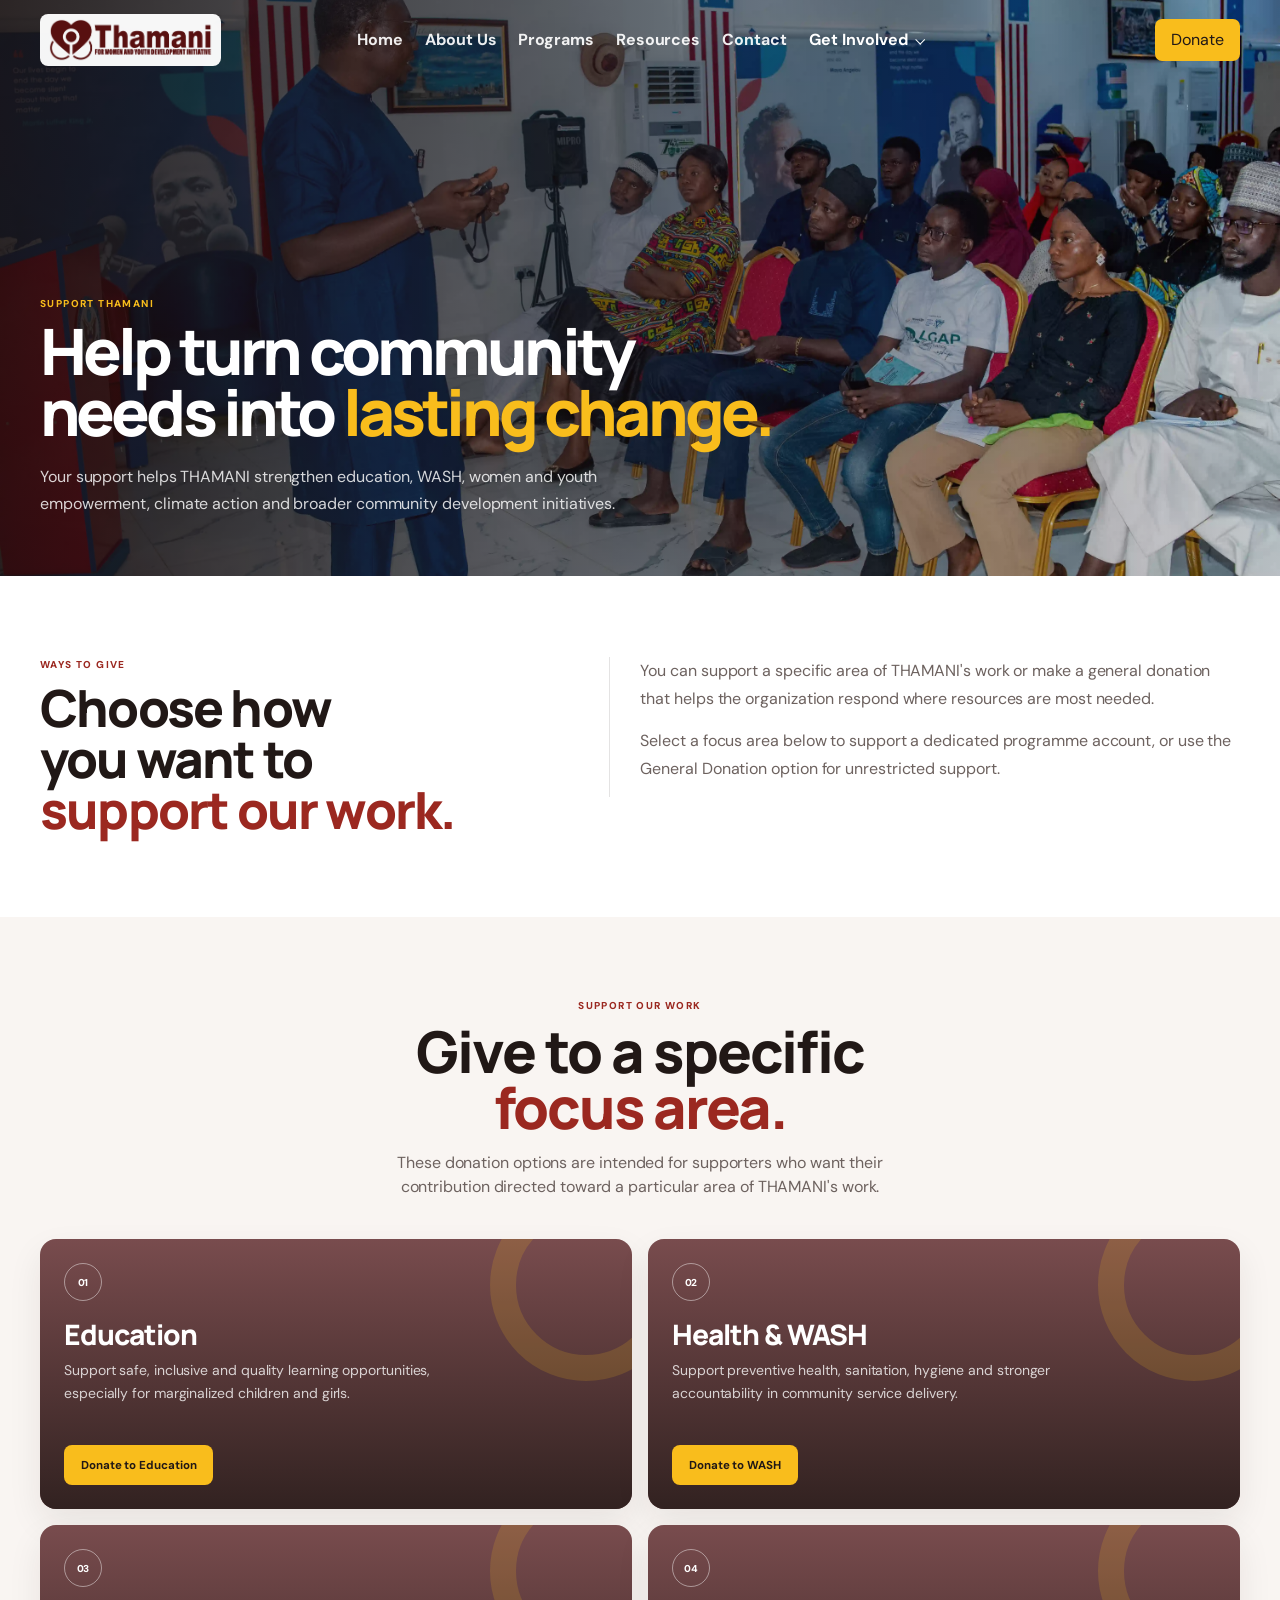
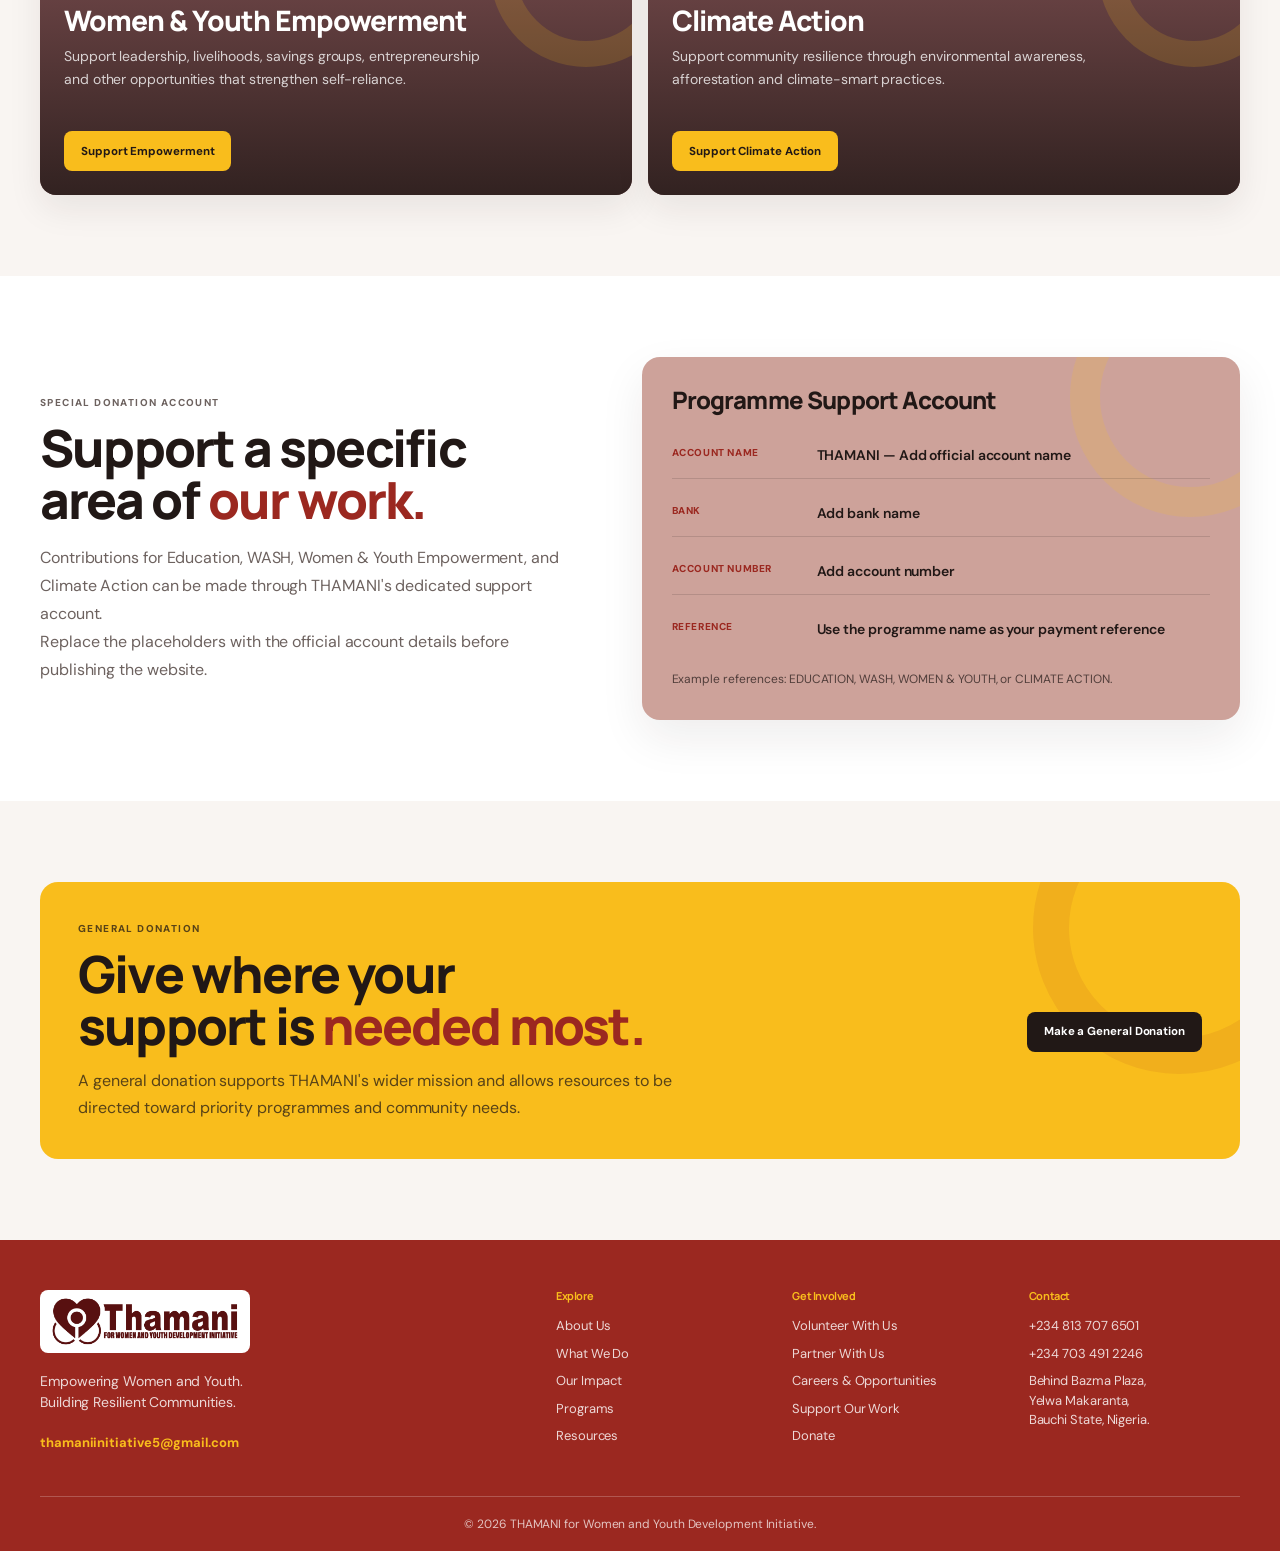
==== donate.html @ 49a1951e "first commit" ====
<!doctype html>

<html lang="en">
  <head>
    <meta charset="utf-8" />
    <meta content="width=device-width, initial-scale=1.0" name="viewport" />
    <meta
      content="Support THAMANI's work in education, WASH, women and youth empowerment, climate action, or make a general donation."
      name="description"
    />
    <title>Donate | THAMANI</title>
    <link href="https://fonts.googleapis.com" rel="preconnect" />
    <link crossorigin="" href="https://fonts.gstatic.com" rel="preconnect" />
    <link
      href="https://fonts.googleapis.com/css2?family=DM+Sans:wght@400;500;600;700&amp;family=Manrope:wght@500;600;700;800&amp;display=swap"
      rel="stylesheet"
    />
    <link href="style.css" rel="stylesheet" />
    <style>
      /* =========================================
       DONATE PAGE
       ========================================= */

      .donate-hero {
        min-height: 66svh;
        position: relative;
        display: grid;
        align-items: end;
        overflow: hidden;
        background: #211816;
        color: #fff;
      }

      .donate-hero-bg {
        position: absolute;
        inset: 0;
        background:
          linear-gradient(
            90deg,
            rgba(25, 14, 12, 0.88),
            rgba(25, 14, 12, 0.55) 48%,
            rgba(25, 14, 12, 0.16)
          ),
          url("/images/hero-home-3.webp") center/cover no-repeat;
      }

      .donate-hero-content {
        position: relative;
        z-index: 1;
        padding: 115px 0 72px;
      }

      .donate-hero-content h1 {
        max-width: 840px;
        font-size: clamp(3rem, 6.2vw, 5.8rem);
        line-height: 0.95;
        letter-spacing: -0.06em;
        margin: 10px 0 20px;
      }

      .donate-hero-content h1 em {
        color: var(--yellow);
        font-style: normal;
      }

      .donate-hero-content > p:last-child {
        max-width: 590px;
        color: rgba(255, 255, 255, 0.82);
        line-height: 1.72;
        font-size: 1rem;
      }

      .donate-intro {
        padding: 90px 0 65px;
        background: #fff;
      }

      .donate-intro-grid {
        display: grid;
        grid-template-columns: 1fr 1.25fr;
        gap: 65px;
        align-items: start;
      }

      .donate-intro h2 {
        font-size: clamp(2.1rem, 4vw, 3.5rem);
        line-height: 1;
        margin: 10px 0 0;
      }

      .donate-intro-copy {
        border-left: 1px solid var(--line);
        padding-left: 30px;
      }

      .donate-intro-copy p {
        color: var(--muted);
        line-height: 1.75;
        margin-bottom: 14px;
        max-width: 650px;
      }

      .support-work {
        padding: 90px 0;
        background: #f9f5f2;
      }

      .support-heading {
        display: flex;
        justify-content: center;
        align-items: center;
        text-align: center;
        gap: 30px;
        margin-bottom: 40px;
        text-align: center;
      }

      .support-heading h2 {
        font-size: clamp(2.2rem, 4.5vw, 4rem);
        line-height: 0.98;
        margin: 10px 0 0;
      }

      .support-heading > p {
        max-width: 400px;
        color: var(--muted);
        line-height: 1.7;
        margin: 0;
      }

      .cause-grid {
        display: grid;
        grid-template-columns: repeat(2, 1fr);
        gap: 16px;
      }

      .cause-card {
        min-height: 320px;
        position: relative;
        overflow: hidden;
        border-radius: 16px;
        padding: 28px;
        display: flex;
        flex-direction: column;
        justify-content: space-between;
        color: #fff;
        background: #7e4f51;
        box-shadow: 0 14px 34px rgba(33, 24, 22, 0.08);
        transition:
          transform 0.3s ease,
          box-shadow 0.3s ease;
        isolation: isolate;
      }

      .cause-card::before {
        content: "";
        position: absolute;
        inset: 0;
        z-index: -2;
        background: linear-gradient(
          180deg,
          rgba(33, 24, 22, 0.06),
          rgba(33, 24, 22, 0.82)
        );
      }

      .cause-card::after {
        content: "";
        position: absolute;
        width: 140px;
        height: 140px;
        right: -50px;
        top: -50px;
        border-radius: 50%;
        border: 26px solid rgba(249, 189, 28, 0.16);
        z-index: -1;
      }

      .cause-card:hover {
        transform: translateY(-7px);
        box-shadow: 0 22px 45px rgba(33, 24, 22, 0.15);
      }

      .cause-image {
        position: absolute;
        inset: 0;
        z-index: -3;
        background-position: center;
        background-size: cover;
      }

      .cause-card:nth-child(1) .cause-image {
        background-image: url("images/h.jpg");
      }

      .cause-card:nth-child(2) .cause-image {
        background-image: url("images/h.jpg");
      }

      .cause-card:nth-child(3) .cause-image {
        background-image: url("images/h.jpg");
      }

      .cause-card:nth-child(4) .cause-image {
        background-image: url("images/8.jpg");
      }

      .cause-number {
        display: inline-flex;
        width: 38px;
        height: 38px;
        align-items: center;
        justify-content: center;
        border: 1px solid rgba(255, 255, 255, 0.45);
        border-radius: 50%;
        font-size: 0.625rem;
        font-weight: 800;
      }

      .cause-card h3 {
        font-size: clamp(1.4rem, 2.2vw, 2rem);
        margin-bottom: 10px;
        color: #fff;
      }

      .cause-card p {
        max-width: 430px;
        color: rgba(255, 255, 255, 0.78);
        line-height: 1.62;
        font-size: 0.875rem;
        margin-bottom: 18px;
      }

      .cause-card .btn {
        align-self: flex-start;
      }

      .donation-account {
        padding: 95px 0;
        background: #fff;
      }

      .account-grid {
        display: grid;
        grid-template-columns: 0.95fr 1.05fr;
        gap: 60px;
        align-items: center;
      }

      .account-copy h2 {
        font-size: clamp(2.1rem, 4vw, 3.6rem);
        line-height: 1.02;
        margin: 10px 0 18px;
      }

      .account-copy p {
        color: var(--muted);
        line-height: 1.75;
        max-width: 550px;
      }

      .account-box {
        background: #cda29a;
        border-radius: 18px;
        padding: 36px;
        position: relative;
        overflow: hidden;
        box-shadow: 0 18px 45px rgba(33, 24, 22, 0.08);
      }

      .account-box::after {
        content: "";
        position: absolute;
        width: 180px;
        height: 180px;
        right: -70px;
        top: -80px;
        border-radius: 50%;
        border: 30px solid rgba(249, 189, 28, 0.16);
      }

      .account-box > * {
        position: relative;
        z-index: 1;
      }

      .account-box h3 {
        font-size: 1.5rem;
        margin-bottom: 20px;
      }

      .account-details {
        display: grid;
        gap: 12px;
      }

      .account-row {
        display: grid;
        grid-template-columns: 130px 1fr;
        gap: 15px;
        padding: 12px 0;
        border-bottom: 1px solid rgba(33, 24, 22, 0.14);
      }

      .account-row:last-child {
        border-bottom: 0;
      }

      .account-row span:first-child {
        font-size: 0.625rem;
        font-weight: 800;
        color: var(--red);
        letter-spacing: 0.06em;
      }

      .account-row span:last-child {
        color: var(--ink);
        font-weight: 600;
        font-size: 0.875rem;
      }

      .account-note {
        margin-top: 18px;
        color: rgba(33, 24, 22, 0.72);
        font-size: 0.75rem;
        line-height: 1.6;
      }

      .general-donation {
        padding: 90px 0;
        background: #f9f5f2;
      }

      .general-box {
        background: var(--yellow);
        border-radius: 18px;
        padding: 52px;
        display: grid;
        grid-template-columns: 1.2fr 0.8fr;
        gap: 50px;
        align-items: center;
        position: relative;
        overflow: hidden;
      }

      .general-box::after {
        content: "";
        position: absolute;
        width: 220px;
        height: 220px;
        right: -85px;
        top: -100px;
        border-radius: 50%;
        border: 36px solid rgba(155, 40, 32, 0.09);
      }

      .general-box > * {
        position: relative;
        z-index: 1;
      }

      .general-box h2 {
        font-size: clamp(2.2rem, 4vw, 3.6rem);
        line-height: 1.02;
        margin: 10px 0 14px;
      }

      .general-box p {
        color: rgba(33, 24, 22, 0.74);
        max-width: 620px;
        line-height: 1.7;
      }

      .general-action {
        display: flex;
        justify-content: flex-end;
      }

      .general-action .btn {
        min-width: 170px;
      }

      @media (max-width: 850px) {
        .donate-hero {
          min-height: 610px;
        }

        .donate-intro,
        .support-work,
        .donation-account,
        .general-donation {
          padding: 70px 0;
        }

        .donate-intro-grid,
        .account-grid,
        .general-box {
          grid-template-columns: 1fr;
          gap: 35px;
        }

        .donate-intro-copy {
          padding-left: 22px;
        }

        .support-heading {
          display: block;
        }

        .support-heading > p {
          margin-top: 18px;
        }

        .cause-grid {
          grid-template-columns: 1fr 1fr;
        }

        .general-action {
          justify-content: flex-start;
        }
      }

      @media (max-width: 600px) {
        .donate-hero-content {
          padding-bottom: 55px;
        }

        .donate-hero-content h1 {
          font-size: clamp(2.7rem, 14vw, 4rem);
        }

        .cause-grid {
          grid-template-columns: 1fr;
        }

        .cause-card {
          min-height: 300px;
        }

        .account-box {
          padding: 28px 22px;
        }

        .account-row {
          grid-template-columns: 1fr;
          gap: 5px;
        }

        .general-box {
          padding: 36px 24px;
        }

        .general-action .btn {
          width: 100%;
        }
      }
    </style>
  </head>
  <body>
    <header class="site-header">
      <div class="container nav-wrap">
        <a
          aria-label="THAMANI home"
          class="brand brand-logo-link"
          href="index.html"
          ><img
            alt="THAMANI for Women and Youth Development Initiative"
            class="brand-logo"
            src="images/thamani-logo.png"
        /></a>
        <button
          aria-expanded="false"
          aria-label="Open navigation"
          class="menu-toggle"
        >
          <span></span><span></span><span></span>
        </button>
        <nav aria-label="Main navigation" class="site-nav">
          <a data-nav="home" href="index.html">Home</a>
          <a data-nav="about" href="who-we-are.html">About Us</a>
          <a data-nav="programmes" href="programmes-2.html">Programs</a
          ><a data-nav="resources" href="resources.html">Resources</a>
          <a data-nav="contact" href="contact.html">Contact</a>
          <div class="nav-dropdown" data-nav="involved">
            <button
              aria-expanded="false"
              class="nav-dropdown-toggle"
              type="button"
            >
              Get Involved
              <span aria-hidden="true" class="dropdown-caret"></span>
            </button>
            <div class="nav-dropdown-menu">
              <a href="volunteer.html#volunteer">Volunteer With Us</a>
              <a href="volunteer.html#partner">Partner With Us</a
              ><a href="careers.html">Careers &amp; Opportunities</a>
              <a href="donate.html#support-work">Support Our Work</a>
              <a href="donate.html#general-donation">Donate</a>
            </div>
          </div>
        </nav>
        <a class="nav-donate header-donate" href="donate.html">Donate</a>
      </div>
    </header>
    <main>
      <section class="donate-hero">
        <div class="donate-hero-bg"></div>
        <div class="container donate-hero-content reveal">
          <p class="eyebrow" style="color: var(--yellow)">SUPPORT THAMANI</p>
          <h1>Help turn community needs into <em>lasting change.</em></h1>
          <p>
            Your support helps THAMANI strengthen education, WASH, women and
            youth empowerment, climate action and broader community development
            initiatives.
          </p>
        </div>
      </section>
      <section class="donate-intro">
        <div class="container donate-intro-grid">
          <div class="reveal">
            <p class="eyebrow">WAYS TO GIVE</p>
            <h2>Choose how you want to <em>support our work.</em></h2>
          </div>
          <div class="donate-intro-copy reveal">
            <p>
              You can support a specific area of THAMANI's work or make a
              general donation that helps the organization respond where
              resources are most needed.
            </p>
            <p>
              Select a focus area below to support a dedicated programme
              account, or use the General Donation option for unrestricted
              support.
            </p>
          </div>
        </div>
      </section>
      <section class="support-work" id="support-work">
        <div class="container">
          <div class="support-heading reveal">
            <div>
              <p class="eyebrow">SUPPORT OUR WORK</p>
              <h2>
                Give to a specific <br />
                <em>focus area.</em>
              </h2>
              <p>
                These donation options are intended for supporters who want
                their <br />
                contribution directed toward a particular area of THAMANI's
                work.
              </p>
            </div>
          </div>
          <div class="cause-grid">
            <article class="cause-card reveal">
              <div class="cause-image"></div>
              <span class="cause-number">01</span>
              <div>
                <h3>Education</h3>
                <p>
                  Support safe, inclusive and quality learning opportunities,
                  especially for marginalized children and girls.
                </p>
                <a class="btn btn-primary" href="#special-account"
                  >Donate to Education</a
                >
              </div>
            </article>
            <article class="cause-card reveal">
              <div class="cause-image"></div>
              <span class="cause-number">02</span>
              <div>
                <h3>Health &amp; WASH</h3>
                <p>
                  Support preventive health, sanitation, hygiene and stronger
                  accountability in community service delivery.
                </p>
                <a class="btn btn-primary" href="#special-account"
                  >Donate to WASH</a
                >
              </div>
            </article>
            <article class="cause-card reveal">
              <div class="cause-image"></div>
              <span class="cause-number">03</span>
              <div>
                <h3>Women &amp; Youth Empowerment</h3>
                <p>
                  Support leadership, livelihoods, savings groups,
                  entrepreneurship and other opportunities that strengthen
                  self-reliance.
                </p>
                <a class="btn btn-primary" href="#special-account"
                  >Support Empowerment</a
                >
              </div>
            </article>
            <article class="cause-card reveal">
              <div class="cause-image"></div>
              <span class="cause-number">04</span>
              <div>
                <h3>Climate Action</h3>
                <p>
                  Support community resilience through environmental awareness,
                  afforestation and climate-smart practices.
                </p>
                <a class="btn btn-primary" href="#special-account"
                  >Support Climate Action</a
                >
              </div>
            </article>
          </div>
        </div>
      </section>
      <section class="donation-account" id="special-account">
        <div class="container account-grid">
          <div class="account-copy reveal">
            <p class="eyebrow">SPECIAL DONATION ACCOUNT</p>
            <h2>Support a specific area of <em>our work.</em></h2>
            <p>
              Contributions for Education, WASH, Women &amp; Youth Empowerment,
              and Climate Action can be made through THAMANI's dedicated support
              account.
            </p>
            <p>
              Replace the placeholders with the official account details before
              publishing the website.
            </p>
          </div>
          <div class="account-box reveal">
            <h3>Programme Support Account</h3>
            <div class="account-details">
              <div class="account-row">
                <span>ACCOUNT NAME</span>
                <span>THAMANI — Add official account name</span>
              </div>
              <div class="account-row">
                <span>BANK</span>
                <span>Add bank name</span>
              </div>
              <div class="account-row">
                <span>ACCOUNT NUMBER</span>
                <span>Add account number</span>
              </div>
              <div class="account-row">
                <span>REFERENCE</span>
                <span>Use the programme name as your payment reference</span>
              </div>
            </div>
            <p class="account-note">
              Example references: EDUCATION, WASH, WOMEN &amp; YOUTH, or CLIMATE
              ACTION.
            </p>
          </div>
        </div>
      </section>
      <section class="general-donation" id="general-donation">
        <div class="container">
          <div class="general-box reveal">
            <div>
              <p class="eyebrow">GENERAL DONATION</p>
              <h2>Give where your support is <em>needed most.</em></h2>
              <p>
                A general donation supports THAMANI's wider mission and allows
                resources to be directed toward priority programmes and
                community needs.
              </p>
            </div>
            <div class="general-action">
              <a class="btn btn-dark" href="contact.html"
                >Make a General Donation</a
              >
            </div>
          </div>
        </div>
      </section>
    </main>
    <footer class="site-footer" id="contact-footer">
      <div class="container footer-top">
        <div class="footer-brand">
          <a class="brand brand-light brand-logo-link" href="index.html"
            ><img
              alt="THAMANI for Women and Youth Development Initiative"
              class="brand-logo"
              src="images/thamani-logo.png"
          /></a>
          <p>
            Empowering Women and Youth.<br />Building Resilient Communities.
          </p>
          <a class="footer-email" href="mailto:thamaniinitiative5@gmail.com"
            >thamaniinitiative5@gmail.com</a
          >
        </div>
        <div class="footer-links">
          <div>
            <h4>Explore</h4>
            <a href="who-we-are.html">About Us</a>
            <a href="index.html#focus">What We Do</a>
            <a href="index.html#impact">Our Impact</a>
            <a href="programmes-2.html">Programs</a
            ><a href="resources.html">Resources</a>
          </div>
          <div>
            <h4>Get Involved</h4>
            <a href="volunteer.html#volunteer">Volunteer With Us</a>
            <a href="volunteer.html#partner">Partner With Us</a
            ><a href="careers.html">Careers &amp; Opportunities</a>
            <a href="donate.html#support-work">Support Our Work</a>
            <a href="donate.html#general-donation">Donate</a>
          </div>
          <div>
            <h4>Contact</h4>
            <a href="tel:08137076501">+234 813 707 6501</a>
            <a href="tel:+2347034912246">+234 703 491 2246</a>
            <span
              >Behind Bazma Plaza,<br />Yelwa Makaranta,<br />Bauchi State,
              Nigeria.</span
            >
          </div>
        </div>
      </div>
      <div class="container footer-bottom">
        <span
          >© <span id="year"></span> THAMANI for Women and Youth Development
          Initiative.</span
        >
      </div>
    </footer>
    <script src="script.js"></script>
  </body>
</html>
---- style.css ----
/* THAMANI master stylesheet — consolidated */

:root {
  --cream: #F9F5F2;
  --red: #9B2820;
  --yellow: #F9BD1C;
  --white: #fff;
  --ink: #211816;
  --muted: #6D625F;
  --line: rgba(33,24,22,.12);
  --container: 1280px;
  --radius: 18px;
  --shadow: 0 12px 35px rgba(44,28,24,.09);
  --cream-deep: #F3ECE7;
  --red-soft: #B23A31;
  --page-gutter: 40px;
}

* {
  box-sizing: border-box;
  margin: 0;
  padding: 0;
}

html {
  scroll-behavior: smooth;
}

body {
  font-family: "DM Sans",sans-serif;
  background: var(--cream);
  color: var(--ink);
  line-height: 1.5;
  overflow-x: hidden;
  font-size: 16px;
  letter-spacing: -0.005em;
}

body.menu-open {
  overflow: hidden;
}

h1,h2,h3,h4 {
  font-family: "Manrope",sans-serif;
  line-height: 1.08;
  letter-spacing: -.035em;
}

h1 {
  font-size: clamp(2.5rem,4.8vw,4.8rem);
  font-weight: 800;
  letter-spacing: -0.055em;
}

h2 {
  font-size: clamp(1.85rem,3.1vw,3.1rem);
}

h3 {
  font-size: clamp(1.08rem,1.5vw,1.45rem);
}

h2 em {
  color: var(--red);
  font-style: normal;
}

p {
  color: var(--muted);
}

a {
  color: inherit;
  text-decoration: none;
}

.container {
  width: min(var(--container),calc(100% - (var(--page-gutter) * 2))) !important;
  margin-inline: auto;
}

.section {
  padding: clamp(76px, 9vh, 108px) 0;
  min-height: auto;
  display: flex;
  align-items: center;
}

.eyebrow {
  color: var(--red);
  font-size: .625rem;
  font-weight: 800;
  letter-spacing: .14em;
  text-transform: uppercase;
  margin-bottom: 10px;
}

.btn {
  display: inline-flex;
  align-items: center;
  justify-content: center;
  gap: 9px;
  min-height: 40px;
  padding: 0 18px;
  border-radius: 8px;
  border: 1px solid transparent;
  font-size: .72rem;
  font-weight: 700;
  transition: .22s ease;
  cursor: pointer;
  padding-inline: 16px;
  margin-top: 23px;
}

.btn-primary {
  background: var(--yellow);
  color: var(--ink);
}

.btn-primary:hover {
  transform: translateY(-2px);
}

.btn-light {
  background: var(--white);
  color: var(--ink);
}

.btn-light:hover,.btn-outline:hover {
  background: var(--yellow);
  border-color: var(--yellow);
}

.btn-dark {
  background: var(--ink);
  color: var(--white);
}

.btn-dark:hover {
  background: var(--red);
}

.btn-outline {
  border-color: var(--ink);
  background: transparent;
}

.text-link {
  display: inline-flex;
  gap: 9px;
  margin-top: 20px;
  font-size: .875rem;
  font-weight: 700;
  border-bottom: 1px solid var(--ink);
  padding-bottom: 4px;
}

.text-link span {
  color: var(--red);
}

.site-header {
  position: fixed;
  inset: 0 0 auto;
  z-index: 1000;
  padding: 14px 0;
  transition: .25s;
  color: #fff;
}

.site-header.scrolled {
  background: rgba(249,245,242,.97);
  backdrop-filter: blur(12px);
  box-shadow: 0 5px 22px rgba(33,24,22,.06);
  border-bottom: 1px solid rgba(33,24,22,.08);
}

.site-header.scrolled a {
  color: black;
}

.nav-wrap {
  display: flex;
  align-items: center;
  justify-content: space-between;
}

.brand {
  display: inline-flex;
  align-items: center;
  gap: 9px;
  font-weight: 800;
}

.brand-mark {
  width: 33px;
  height: 33px;
  display: grid;
  place-items: center;
  border-radius: 50%;
  background: var(--yellow);
  font-family: "Manrope";
  font-size: .85rem;
}

.brand-name {
  font-family: "Manrope";
  font-size: .82rem;
  letter-spacing: .05em;
}

.site-nav {
  display: flex;
  align-items: center;
  gap: 22px;
}

.site-nav a {
  font-size: 16px;
  font-weight: 700;
}

.site-nav a:not(.nav-donate):hover,.site-nav a.active {
  color: var(--red);
}

.nav-donate {
  background: var(--yellow) !important;
  color: var(--ink) !important;
  padding: 9px 16px;
  border-radius: 7px;
}

.nav-donate:hover {
  background: var(--red) !important;
  color: #fff !important;
}

.menu-toggle {
  display: none;
  width: 42px;
  height: 42px;
  border: 0;
  border-radius: 8px;
  background: var(--yellow);
  cursor: pointer;
}

.menu-toggle span {
  display: block;
  width: 19px;
  height: 2px;
  background: var(--ink);
  margin: 4px auto;
}

.hero {
  position: relative;
  min-height: 86svh;
  display: flex;
  align-items: center;
  overflow: hidden;
  color: #fff;
  max-height: 850px;
}

.hero-image,.hero-overlay {
  position: absolute;
  inset: 0;
}

.hero-image {
  background: url("https://images.unsplash.com/photo-1489493585363-d69421e0edd3?auto=format&fit=crop&w=1800&q=85") center/cover;
}

.hero-overlay {
  background: linear-gradient(90deg,
      rgba(25,14,12,.84) 0%,
      rgba(25,14,12,.61) 35%,
      rgba(25,14,12,.22) 70%,
      rgba(25,14,12,.05) 100%);
}

.hero-content {
  position: relative;
  z-index: 1;
  padding-top: 50px;
  max-width: 900px;
}

.hero-eyebrow {
  color: var(--yellow);
  font-size: .625rem;
}

.hero h1 {
  max-width: 820px;
  line-height: .98;
}

.hero h1 span {
  color: var(--yellow);
}

.hero-copy {
  color: rgba(255,255,255,.84);
  max-width: 500px;
  margin: 16px 0 21px;
  font-size: 1rem;
  line-height: 1.65;
}

.hero-actions {
  display: flex;
  gap: 10px;
  flex-wrap: wrap;
}

.hero-scroll {
  position: absolute;
  right: 38px;
  bottom: 22px;
  z-index: 1;
  font-size: .62rem;
  text-transform: uppercase;
  letter-spacing: .12em;
  color: rgba(255,255,255,.72);
}

.hero-scroll span {
  color: var(--yellow);
  margin-left: 7px;
}

.intro {
  background: #fff;
  position: relative;
}

.intro-grid {
  width: 100%;
  display: grid;
  grid-template-columns: 1fr 1fr;
  gap: 65px;
  align-items: center;
  padding-left: 40px;
  padding-right: 40px;
}

.intro-heading h2 {
  max-width: 620px;
}

.intro-copy {
  max-width: 520px;
  padding-left: 0;
  border-left: 0;
}

.intro-copy .lead {
  color: var(--ink);
  font-size: 1rem;
  margin-bottom: 13px;
}

.intro-copy p:not(.lead) {
  font-size: 1rem;
}

.focus-section {
  background: var(--cream);
  padding-left: 20px;
  padding-right: 20px;
}

.section-heading.split {
  width: 100%;
  display: flex;
  justify-content: center;
  gap: 50px;
  align-items: center;
  margin-bottom: 38px;
  text-align: center;
}

.section-heading.split>p {
  max-width: 390px;
  font-size: 1rem;
}

.focus-grid {
  width: 100%;
  display: grid;
  grid-template-columns: repeat(6,1fr);
  gap: 10px;
}

.focus-card {
  min-height: 235px;
  padding: 20px;
  background: #fff;
  border-radius: 15px;
  display: flex;
  flex-direction: column;
  justify-content: space-between;
  border: 1px solid var(--line);
  transition: .25s;
  position: relative;
  overflow: hidden;
}

.focus-card:hover {
  transform: translateY(-5px);
  box-shadow: var(--shadow);
}

.focus-card-large {
  grid-column: span 2;
  min-height: 260px;
  background: var(--red);
  color: #fff;
}

.focus-card:nth-child(2),.focus-card:nth-child(3),.focus-card:nth-child(4) {
  grid-column: span 2;
}

.focus-card-accent {
  grid-column: 3/span 2;
  background: var(--yellow);
}

.focus-number {
  font-size: .625rem;
  font-weight: 800;
  opacity: .62;
}

.focus-card h3 {
  font-size: 1.15rem;
  max-width: 245px;
}

.focus-card p {
  font-size: .875rem;
  margin: 10px 0 15px;
  max-width: 300px;
  line-height: 1.6;
}

.focus-card-large p {
  color: rgba(255,255,255,.75);
}

.focus-card a {
  font-size: .75rem;
  font-weight: 800;
}

.focus-card a span {
  color: var(--red);
}

.focus-card-large a span {
  color: var(--yellow);
}

.impact-section {
  background: var(--red);
  color: #fff;
  padding: clamp(70px,9vh,100px) 0;
  min-height: 70svh;
  display: flex;
  align-items: center;
  padding-left: 40px;
  padding-right: 40px;
  position: relative;
  overflow: hidden;
  padding-top: clamp(76px, 9vh, 104px);
  padding-bottom: clamp(76px, 9vh, 104px);
}

.impact-wrap {
  width: 100%;
  display: grid;
  grid-template-columns: .85fr 1.15fr;
  gap: 70px;
  align-items: center;
  position: relative;
  z-index: 1;
}

.impact-intro .eyebrow {
  color: var(--yellow);
}

.impact-intro h2 {
  color: #fff;
}

.impact-intro h2 em {
  color: var(--yellow);
}

.impact-intro>p:last-child {
  color: rgba(255,255,255,.74);
  max-width: 420px;
  margin-top: 19px;
  font-size: 1rem;
}

.stats-grid {
  display: grid;
  grid-template-columns: repeat(2,1fr);
  gap: 1px;
  background: rgba(255,255,255,.18);
  border-radius: 14px;
  overflow: hidden;
}

.stat {
  background: var(--red);
  padding: 22px;
  min-height: 138px;
  transition: background .25s ease;
}

.stat strong {
  display: block;
  color: var(--yellow);
  font-family: "Manrope";
  font-size: clamp(2.5rem,4vw,4.1rem);
  line-height: 1;
}

.stat span {
  display: block;
  margin-top: 10px;
  color: rgba(255,255,255,.8);
  font-size: .875rem;
  max-width: 175px;
}

.programmes {
  background: #fff;
  padding-right: 20px;
  padding-left: 20px;
}

.programme-grid {
  width: 100%;
  display: grid;
  grid-template-columns: repeat(4,1fr);
  gap: 12px;
}

.programme-card {
  min-height: 310px;
  position: relative;
  overflow: hidden;
  border-radius: 15px;
  color: #fff;
  background-position: center;
  background-size: cover;
  cursor: pointer;
  transition: transform .35s cubic-bezier(.2,.75,.25,1),box-shadow .35s ease,filter .35s ease;
}

.programme-card:before {
  content: "";
  position: absolute;
  inset: 0;
  background: linear-gradient(transparent 20%,rgba(0,0,0,.86));
}

.programme-one {
  background-image: url("/images/YouthCopee.webp");
}

.programme-two {
  background-image: url("/images/YouthCare.webp");
}

.programme-three {
  background-image: url("/images/Scale.webp");
}

.programme-four {
  background-image: url("/images/HerVoice.webp");
}

.programme-content {
  position: absolute;
  inset: auto 19px 19px;
  z-index: 1;
}

.tag {
  font-size: .625rem;
  letter-spacing: .1em;
  font-weight: 800;
  color: var(--yellow);
}

.programme-content h3 {
  font-size: 1.3rem;
  margin: 6px 0;
}

.programme-content p {
  color: rgba(255,255,255,.77);
  font-size: .875rem;
  margin-bottom: 13px;
  max-width: 255px;
  line-height: 1.55;
}

.programme-content a {
  font-size: .75rem;
  font-weight: 800;
}

.programme-content a span {
  color: var(--yellow);
}

.story-section {
  background: var(--cream);
}

.story-grid {
  width: 100%;
  display: grid;
  grid-template-columns: 1fr 1fr;
  gap: 72px;
  align-items: center;
  padding-left: 40px;
  padding-right: 40px;
}

.story-image {
  min-height: 500px;
  border-radius: var(--radius);
  background: linear-gradient(rgba(155,40,32,.08),rgba(155,40,32,.08)),url("https://images.unsplash.com/photo-1594708767771-a7502209ff51?auto=format&fit=crop&w=1100&q=85") center/cover;
  position: relative;
}

.story-copy {
  max-width: 520px;
}

.story-copy>p:not(.eyebrow) {
  font-size: 1rem;
  margin-top: 15px;
}

.story-copy .btn {
  margin-top: 22px;
}

.partners {
  background: #fff;
  text-align: center;
  padding-bottom: 90px;
}

.partners-heading h2 {
  max-width: 560px;
  margin: auto;
}

.partner-list {
  display: grid;
  grid-template-columns: repeat(6,1fr);
  margin-top: 32px;
  border-top: 0;
  border-bottom: 0;
}

.partner-list span {
  min-height: 65px;
  display: grid;
  place-items: center;
  padding: 15px;
  border-right: 1px solid var(--line);
  font-family: "Manrope";
  font-weight: 700;
  font-size: .68rem;
  border-top: 1px solid var(--line);
  border-bottom: 1px solid var(--line);
  color: rgba(33,24,22,.62);
}

.partner-list span:last-child {
  border-right: 0;
}

.cta-section {
  background: #fff;
  padding-top: 24px;
  padding-bottom: 92px;
  padding-left: 40px;
  padding-right: 40px;
}

.cta-box {
  width: 100%;
  background: var(--yellow);
  border-radius: var(--radius);
  padding: 34px 38px;
  display: flex;
  justify-content: space-between;
  align-items: center;
  gap: 40px;
  position: relative;
  overflow: hidden;
}

.cta-box h2 {
  max-width: 590px;
}

.cta-box .eyebrow {
  color: var(--red);
}

.cta-box>div:first-child>p:last-child {
  color: rgba(33,24,22,.72);
  max-width: 590px;
  margin-top: 13px;
  font-size: 1rem;
}

.cta-actions {
  display: flex;
  gap: 8px;
  flex-shrink: 0;
}

.resources {
  background: var(--cream);
  padding-left: 20px;
  padding-right: 20px;
}

.resource-grid {
  width: 100%;
  display: grid;
  grid-template-columns: repeat(3,1fr);
  gap: 12px;
}

.resource-card {
  background: #fff;
  border: 1px solid var(--line);
  border-radius: 15px;
  padding: 23px;
  min-height: 205px;
  display: flex;
  flex-direction: column;
  transition: .25s;
  position: relative;
  overflow: hidden;
}

.resource-card:hover {
  transform: translateY(-4px);
  box-shadow: var(--shadow);
  border-color: rgba(155,40,32,.18);
}

.resource-type {
  font-size: .625rem;
  color: var(--red);
  font-weight: 800;
  letter-spacing: .12em;
}

.resource-card h3 {
  font-size: 1.12rem;
  margin: 23px 0 8px;
}

.resource-card p {
  font-size: .875rem;
}

.resource-card a {
  margin-top: auto;
  font-size: .75rem;
  font-weight: 800;
  color: var(--red);
  margin-top: 10px;
}

.site-footer {
  background: var(--ink);
  color: #fff;
  padding: 65px 0 0;
  padding-top: 50px;
}

.footer-brand p {
  color: rgba(255,255,255,.62);
  margin: 17px 0;
  font-size: .875rem;
}

.footer-email {
  color: var(--yellow);
  font-size: .8125rem;
}

.footer-top {
  display: grid;
  grid-template-columns: 1fr 1.5fr;
  gap: 60px;
  padding-bottom: 42px;
}

.footer-links {
  display: grid;
  grid-template-columns: repeat(3,1fr);
  gap: 25px;
}

.footer-links h4 {
  font-size: .6875rem;
  margin-bottom: 14px;
  color: var(--yellow);
}

.footer-links a,.footer-links span {
  display: block;
  color: rgba(255,255,255,.62);
  font-size: .8125rem;
  margin-bottom: 8px;
}

.footer-links a:hover {
  color: var(--yellow);
}

.footer-bottom {
  border-top: 1px solid rgba(255,255,255,.12);
  padding: 18px 0;
  display: flex;
  justify-content: center;
  color: rgba(255,255,255,.4);
  font-size: .75rem;
}

.reveal {
  opacity: 0;
  transform: translateY(20px);
  transition: opacity .6s ease,transform .6s ease;
}

.reveal.visible {
  opacity: 1;
  transform: none;
}

@media (max-width:1000px) {

  .site-nav {
    gap: 14px;
  }

  .site-nav a {
    font-size: 16px;
  }

  .section {
    min-height: auto;
  }

  .focus-grid {
    grid-template-columns: repeat(2,1fr);
  }

  .focus-card,.focus-card-large,.focus-card:nth-child(2),.focus-card:nth-child(3),.focus-card:nth-child(4),.focus-card-accent {
    grid-column: span 1;
    min-height: 270px;
  }

  .impact-wrap {
    grid-template-columns: 1fr;
    gap: 45px;
  }

  .programme-grid {
    grid-template-columns: repeat(2,1fr);
  }

  .partner-list {
    grid-template-columns: repeat(3,1fr);
  }

  .partner-list span:nth-child(3) {
    border-right: 0;
  }

  .partner-list span:nth-child(-n/**/+3) {
    border-bottom: 1px solid var(--line);
  }

  .cta-box {
    align-items: flex-start;
    flex-direction: column;
  }

  .footer-top {
    grid-template-columns: 1fr;
    gap: 45px;
  }

  :root {
    --page-gutter: 40px;
  }

  .site-nav>a,.nav-dropdown-toggle {
    font-size: 16px !important;
  }

  .hero {
    min-height: 78svh;
  }

  .impact-section {
    min-height: auto;
  }

  .focus-card,.focus-card-large {
    min-height: 225px;
  }

  .programme-card {
    min-height: 300px;
  }

  .about-hero,.programmes-hero,.contact-hero,.donate-hero,.involve-hero {
    min-height: 590px !important;
  }

}

@media (max-width:760px) {

  .container {
    width: calc(100% - 30px) !important;
  }

  .section {
    padding: clamp(76px, 9vh, 108px) 0;
    min-height: auto;
  }

  .site-header {
    padding: 10px 0;
  }

  .menu-toggle {
    display: block;
    position: relative;
    z-index: 1001;
  }

  .site-nav {
    position: fixed;
    inset: 0;
    background: var(--cream);
    flex-direction: column;
    justify-content: flex-start;
    align-items: stretch;
    padding: 80px 24px 30px;
    gap: 2px;
    transform: translateX(100%);
    transition: transform .3s;
    overflow-y: auto;
  }

  .site-nav.open {
    transform: translateX(0);
  }

  .site-nav a {
    font-size: 16px;
    padding: 13px 0;
    border-bottom: 1px solid var(--line);
    color: black;
  }

  .site-nav .nav-donate {
    text-align: center;
    border: 0;
    margin-top: 14px;
    background: var(--red) !important;
    color: #fff !important;
  }

  .hero {
    min-height: 650px;
    max-height: none;
  }

  .hero-content {
    padding-top: 65px;
  }

  .hero-overlay {
    background: linear-gradient(90deg,rgba(22,13,11,.82),rgba(22,13,11,.32));
  }

  .hero h1 {
    font-size: clamp(2.35rem,11vw,3.5rem);
  }

  .hero-copy {
    font-size: 1rem;
    margin: 17px 0 21px;
  }

  .hero-scroll {
    display: none;
  }

  .intro-grid,.story-grid {
    grid-template-columns: 1fr;
    gap: 34px;
  }

  .section-heading.split {
    flex-direction: column;
    align-items: flex-start;
    gap: 15px;
    margin-bottom: 30px;
    text-align: left;
  }

  .section-heading.split>p {
    font-size: 1rem;
  }

  .focus-grid {
    grid-template-columns: 1fr;
  }

  .focus-card,.focus-card-large,.focus-card:nth-child(2),.focus-card:nth-child(3),.focus-card:nth-child(4),.focus-card-accent {
    grid-column: span 1;
    min-height: 245px;
  }

  .impact-section {
    min-height: auto;
  }

  .stats-grid {
    grid-template-columns: 1fr 1fr;
  }

  .stat {
    padding: 22px 17px;
    min-height: 140px;
  }

  .stat strong {
    font-size: 2.8rem;
  }

  .stat span {
    font-size: .875rem;
  }

  .programme-grid {
    grid-template-columns: 1fr;
  }

  .programme-card {
    min-height: 320px;
  }

  .story-image {
    min-height: 360px;
    order: 2;
  }

  .partner-list {
    grid-template-columns: 1fr 1fr;
    margin-top: 35px;
  }

  .partner-list span {
    min-height: 70px;
    border-right: 1px solid var(--line) !important;
    border-bottom: 1px solid var(--line);
  }

  .partner-list span:nth-child(even) {
    border-right: 0 !important;
  }

  .cta-box {
    padding: 28px 22px;
  }

  .cta-actions {
    width: 100%;
    flex-direction: column;
  }

  .cta-actions .btn {
    width: 100%;
  }

  .resource-grid {
    grid-template-columns: 1fr;
  }

  .resource-card {
    min-height: 220px;
  }

  .footer-links {
    grid-template-columns: 1fr 1fr;
  }

  .footer-links>div:last-child {
    grid-column: 1/-1;
  }

  .footer-bottom {
    flex-direction: column;
    gap: 6px;
  }

  :root {
    --page-gutter: 15px;
  }

  body {
    font-size: 16px;
  }

  h2 {
    font-size: clamp(1.75rem,8vw,2.55rem);
  }

  .site-header .brand {
    color: #fff;
  }

  .site-header.scrolled .brand {
    color: var(--ink);
  }

  .site-nav>a,.nav-dropdown-toggle {
    width: 100%;
    font-size: 16px !important;
    color: var(--ink) !important;
    padding: 13px 0;
    border-bottom: 1px solid var(--line);
    text-align: left;
  }

  .site-nav>a.active {
    color: var(--red) !important;
  }

  .nav-dropdown {
    display: block;
    width: 100%;
  }

  .nav-dropdown-toggle {
    justify-content: space-between;
  }

  .nav-dropdown-menu {
    position: static;
    min-width: 0;
    width: 100%;
    padding: 0 0 0 14px;
    background: transparent;
    border: 0;
    border-radius: 0;
    box-shadow: none;
    opacity: 1;
    visibility: visible;
    transform: none;
    display: none;
  }

  .nav-dropdown.open .nav-dropdown-menu {
    display: block;
    transform: none;
  }

  .nav-dropdown:hover .nav-dropdown-menu:not(:focus-within) {
    transform: none;
  }

  .nav-dropdown-menu a {
    padding: 10px 0;
    color: var(--muted) !important;
    border-bottom: 1px solid var(--line);
    border-radius: 0;
    font-size: .8125rem;
  }

  .intro-image,.intro-image img,.story-section .intro-image,.story-section .intro-image img {
    min-height: 320px;
  }

  .focus-card,.focus-card-large {
    min-height: 215px;
  }

  .about-hero,.programmes-hero,.contact-hero,.donate-hero,.involve-hero {
    min-height: 560px !important;
    max-height: none;
  }

  .about-hero-content h1,.programmes-hero-content h1,.contact-hero-content h1,.donate-hero-content h1,.involve-hero-content h1 {
    font-size: clamp(2.45rem,12vw,3.8rem) !important;
  }

  .about-intro-image,.about-intro-image img,.story-page-image,.story-page-image img,.programme-feature-image {
    min-height: 320px !important;
  }

  .programme-list .programme-card,.programme-list .programme-card-wide {
    min-height: 330px !important;
  }

  .footer-top {
    gap: 38px;
    padding-bottom: 36px;
  }

}

@media (max-width:430px) {

  .hero {
    min-height: 620px;
  }

  .hero h1 {
    font-size: 2.45rem;
  }

  .hero-actions {
    flex-direction: column;
    align-items: stretch;
  }

  .hero-actions .btn {
    width: 100%;
    min-height: 42px;
  }

  .stats-grid {
    grid-template-columns: 1fr;
  }

  .stat {
    min-height: 125px;
  }

  .footer-links {
    grid-template-columns: 1fr;
  }

  .footer-links>div:last-child {
    grid-column: auto;
  }

  .contact-form-wrap,.engagement-card,.account-box {
    padding: 22px 18px !important;
  }

}

h1, h2, h3, h4 {
  text-wrap: balance;
}

h2, h3 {
  font-weight: 800;
}

.nav-donate-in {
  display: none;
}

.hero-slideshow {
  position: absolute;
  inset: 0;
  overflow: hidden;
  background: #211816;
  transition: transform 1.2s ease;
}

.hero-slide {
  position: absolute;
  inset: 0;
  background-position: center;
  background-size: cover;
  background-repeat: no-repeat;
  opacity: 0;
  transform: scale(1.04);
  animation: heroSlideShow 48s infinite;
}

.hero-slide-1 {
  background-image: url("images/hero-home-1.webp");
  animation-delay: 0s;
}

.hero-slide-2 {
  background-image: url("images/hero-home-2.webp");
  animation-delay: 6s;
}

.hero-slide-3 {
  background-image: url("images/hero-home-3.webp");
  animation-delay: 12s;
}

.hero-slide-4 {
  background-image: url("images/hero-home-4.webp");
  animation-delay: 18s;
}

.hero-slide-5 {
  background-image: url("images/hero-home-5.webp");
  animation-delay: 24s;
}

.hero-slide-6 {
  background-image: url("images/hero-home-6.webp");
  animation-delay: 30s;
}

.hero-slide-7 {
  background-image: url("images/hero-home-7.webp");
  animation-delay: 36s;
}

.hero-slide-8 {
  background-image: url("images/hero-home-8.webp");
  animation-delay: 42s;
}

@keyframes heroSlideShow {
0% {
    opacity: 0;
    transform: scale(1.04);
  }

  4% {
    opacity: 1;
  }

  12.5% {
    opacity: 1;
    transform: scale(1);
  }

  16.5% {
    opacity: 0;
    transform: scale(1);
  }

  100% {
    opacity: 0;
    transform: scale(1.04);
  }
}

@media (prefers-reduced-motion: reduce) {

  .hero-slide {
    animation: none;
  }

  .hero-slide-1 {
    opacity: 1;
  }

  html {
    scroll-behavior: auto;
  }

  *,
  *::before,
  *::after {
    transition-duration: .01ms !important;
    animation-duration: .01ms !important;
  }

}

.hero:hover .hero-slideshow {
  transform: scale(1.01);
}

.hero-actions .btn {
  min-height: 46px;
  padding-inline: 20px;
}

.section-heading.split > p {
  line-height: 1.7;
}

.intro::before {
  content: "";
  position: absolute;
  top: 0;
  left: 0;
  width: 82px;
  height: 4px;
  background: var(--yellow);
}

.focus-card::after {
  content: "";
  position: absolute;
  width: 90px;
  height: 90px;
  right: -38px;
  bottom: -38px;
  border-radius: 50%;
  background: rgba(155,40,32,.05);
}

.focus-card-large::after {
  background: rgba(249,189,28,.13);
}

.focus-card-accent::after {
  background: rgba(155,40,32,.09);
}

.impact-section::after {
  content: "THAMANI";
  position: absolute;
  right: -35px;
  bottom: -75px;
  font-family: "Manrope", sans-serif;
  font-size: clamp(6rem, 17vw, 15rem);
  font-weight: 800;
  letter-spacing: -.08em;
  color: rgba(255,255,255,.045);
  pointer-events: none;
}

.stat:hover {
  background: #721D18;
}

.programme-card::after {
  content: "";
  position: absolute;
  inset: 0;
  border: 1px solid rgba(255,255,255,.14);
  border-radius: inherit;
  pointer-events: none;
}

.story-image::after {
  content: "STORIES";
  position: absolute;
  left: 20px;
  bottom: 18px;
  color: rgba(255,255,255,.75);
  font-size: .58rem;
  font-weight: 800;
  letter-spacing: .15em;
}

.story-copy h2 {
  max-width: 540px;
}

.cta-box::after {
  content: "";
  position: absolute;
  width: 210px;
  height: 210px;
  right: -80px;
  top: -100px;
  border-radius: 50%;
  border: 34px solid rgba(155,40,32,.08);
}

.cta-box > * {
  position: relative;
  z-index: 1;
}

.resource-card::before {
  content: "";
  position: absolute;
  left: 0;
  top: 0;
  bottom: 0;
  width: 0px;
  background: var(--yellow);
}

@media (max-width: 760px) {

  .site-header {
    padding: 11px 0;
  }

  .nav-donate-out {
    display: none;
  }

  .nav-donate-in {
    display: block;
  }

  .hero {
    min-height: 660px;
    max-height: none;
  }

  .hero h1 {
    line-height: 1.01;
    letter-spacing: -.045em;
  }

  .hero-overlay {
    background: linear-gradient(90deg,
          rgba(25,14,12,.84) 0%,
          rgba(25,14,12,.56) 55%,
          rgba(25,14,12,.24) 100%);
  }

  .intro::before {
    width: 55px;
  }

  .intro-copy {
    padding-left: 0;
    padding-top: 20px;
    border-left: 0;
    border-top: 1px solid var(--line);
    max-width: 100%;
  }

  .impact-section {
    padding-left: 0px;
    padding-right: 0px;
  }

  .impact-section::after {
    font-size: 7rem;
    right: -18px;
    bottom: -30px;
  }

  .story-grid {
    gap: 32px;
    padding-left: 0px;
    padding-right: 0px;
  }

  .story-image {
    min-height: 340px;
  }

  .cta-section {
    padding-left: 0px;
    padding-right: 0px;
  }

  .cta-box {
    padding: 34px 24px;
  }

  .cta-box::after {
    width: 150px;
    height: 150px;
    right: -75px;
    top: -70px;
    border-width: 25px;
  }

  .resources {
    padding-left: 0px;
    padding-right: 0px;
  }

  .intro-grid {
    grid-template-columns: 1fr;
    gap: 34px;
    padding-left: 5px;
    padding-right: 5px;
  }

  .intro-image {
    min-height: 360px;
  }

  .intro-image img {
    min-height: 360px;
  }

  .site-nav {
    position: fixed;
    top: 0;
    right: 0;
    bottom: auto;
    left: 0;
    width: 100%;
    height: 100dvh;
    min-height: 100svh;
    max-height: 100dvh;
    padding: calc(78px + env(safe-area-inset-top, 0px))
        24px
        calc(28px + env(safe-area-inset-bottom, 0px));
    justify-content: flex-start;
    align-items: stretch;
    overflow-y: auto;
    overflow-x: hidden;
    overscroll-behavior: contain;
    -webkit-overflow-scrolling: touch;
    scrollbar-gutter: stable;
  }

  .site-nav.open {
    transform: translateX(0);
  }

  .site-nav > :last-child {
    margin-bottom: 18px;
  }

  .menu-toggle {
    position: relative;
    z-index: 1002;
    flex: 0 0 auto;
  }

  .site-header,
  .site-header.scrolled {
    overflow: visible;
  }

  body.menu-open {
    overflow: hidden;
    touch-action: none;
  }

}

.programme-card::before,.programme-card::after {
  transition: background .35s ease,border-color .35s ease;
}

.programme-card:hover,.programme-card:focus-visible {
  transform: translateY(-8px);
  box-shadow: 0 22px 45px rgba(33,24,22,.18);
  filter: saturate(1.05);
  outline: none;
}

.programme-card:hover::before,.programme-card:focus-visible::before {
  background: linear-gradient(transparent 12%,rgba(0,0,0,.92) 100%);
}

.programme-card:hover::after,.programme-card:focus-visible::after {
  border-color: rgba(249,189,28,.65);
}

.programme-card .programme-content {
  transition: transform .35s ease;
}

.programme-card:hover .programme-content,.programme-card:focus-visible .programme-content {
  transform: translateY(-4px);
}

.programme-card .programme-content a {
  display: inline-flex;
  align-items: center;
  gap: 7px;
  transition: gap .25s ease;
}

.programme-card:hover .programme-content a,.programme-card:focus-visible .programme-content a {
  gap: 11px;
}

@media (prefers-reduced-motion:reduce) {

  .hero-slide {
    animation: none;
  }

  .hero-slide-1 {
    opacity: 1;
  }

  .programme-card,.programme-card .programme-content,.programme-card .programme-content a {
    transition: none;
  }

}

.intro-image {
  width: 100%;
  min-height: 410px;
  overflow: hidden;
  border-radius: var(--radius);
  position: relative;
}

.intro-image img {
  display: block;
  width: 100%;
  height: 100%;
  min-height: 410px;
  object-fit: cover;
  object-position: center;
}

.intro-copy h2 {
  max-width: 540px;
}

.site-header .brand,.site-header .site-nav>a,.site-header .nav-dropdown-toggle {
  color: #fff;
}

.site-header .site-nav>a:not(.nav-donate):hover,
.site-header .site-nav>a.active,
.site-header .nav-dropdown.active>.nav-dropdown-toggle {
  color: var(--yellow);
}

.site-header.scrolled .brand,
.site-header.scrolled .site-nav>a,
.site-header.scrolled .nav-dropdown-toggle {
  color: var(--ink);
}

.site-header.scrolled .site-nav>a:not(.nav-donate):hover,
.site-header.scrolled .site-nav>a.active,
.site-header.scrolled .nav-dropdown.active>.nav-dropdown-toggle {
  color: var(--red);
}

.site-nav>a,.nav-dropdown-toggle {
  font-size: 16px !important;
  font-weight: 700;
}

.site-header.scrolled .nav-donate {
  background: var(--red) !important;
  color: #fff !important;
}

.site-header.scrolled .nav-donate:hover {
  background: var(--yellow) !important;
  color: var(--ink) !important;
}

.nav-dropdown {
  position: relative;
  display: flex;
  align-items: center;
}

.nav-dropdown-toggle {
  display: inline-flex;
  align-items: center;
  gap: 5px;
  border: 0;
  background: transparent;
  font-family: inherit;
  cursor: pointer;
  padding: 8px 0;
  transition: color .2s ease;
}

.dropdown-caret {
  font-size: .8rem;
  transition: transform .2s ease;
}

.nav-dropdown.open .dropdown-caret {
  transform: rotate(180deg);
}

.nav-dropdown-menu {
  position: absolute;
  top: calc(100% + 10px);
  left: 50%;
  min-width: 205px;
  padding: 8px;
  background: #fff;
  border: 1px solid var(--line);
  border-radius: 10px;
  box-shadow: 0 18px 45px rgba(33,24,22,.13);
  opacity: 0;
  visibility: hidden;
  transform: translate(-50%,-5px);
  transition: .2s ease;
}

.nav-dropdown-menu::before {
  content: "";
  position: absolute;
  left: 0;
  right: 0;
  top: -12px;
  height: 12px;
}

.nav-dropdown-menu a {
  display: block;
  padding: 10px 11px;
  border-radius: 7px;
  color: var(--ink) !important;
  font-size: .8125rem;
  font-weight: 700;
  white-space: nowrap;
}

.nav-dropdown-menu a:hover {
  background: var(--cream);
  color: var(--red) !important;
}

.nav-dropdown:hover .nav-dropdown-menu,.nav-dropdown:focus-within .nav-dropdown-menu,.nav-dropdown.open .nav-dropdown-menu {
  opacity: 1;
  visibility: visible;
  transform: translate(-50%,0);
}

.intro-grid,.story-grid {
  padding-left: 0 !important;
  padding-right: 0 !important;
  gap: clamp(38px,5vw,65px);
}

.intro-image,.intro-image img {
  min-height: 380px;
}

.focus-section,.programmes,.resources,.impact-section,.cta-section {
  padding-left: 0 !important;
  padding-right: 0 !important;
}

.story-section .intro-image,.story-section .intro-image img {
  min-height: 390px;
}

.about-hero,.programmes-hero,.contact-hero,.donate-hero,.involve-hero {
  min-height: 64svh !important;
  max-height: 720px;
}

.about-hero-content,.programmes-hero-content,.contact-hero-content,.donate-hero-content,.involve-hero-content {
  padding-top: 100px !important;
  padding-bottom: 58px !important;
}

.about-hero-content h1,.programmes-hero-content h1,.contact-hero-content h1,.donate-hero-content h1,.involve-hero-content h1 {
  font-size: clamp(2.6rem,5vw,4.7rem) !important;
  max-width: 800px;
}

.about-intro,.story-page,.vision-mission,.values-section,.about-cta,
.programmes-intro,.programme-list,.programme-feature,.programme-cta,
.contact-main,.contact-support,.donate-intro,.support-work,.donation-account,.general-donation,
.involve-intro,.engagement-section,.why-section,.involve-cta {
  padding-top: clamp(76px,9vh,104px) !important;
  padding-bottom: clamp(76px,9vh,104px) !important;
}

.about-intro-image,.about-intro-image img,.story-page-image,.story-page-image img {
  min-height: 390px !important;
}

.vm-card {
  min-height: 220px !important;
  padding: 30px !important;
}

.vm-card h3 {
  font-size: clamp(1.25rem,1.8vw,1.65rem) !important;
}

.value-card {
  min-height: 170px !important;
  padding: 23px !important;
}

.value-card h3 {
  margin-top: 20px !important;
  font-size: 1.05rem !important;
}

.programme-cards {
  gap: 14px !important;
}

.programme-list .programme-card {
  min-height: 300px !important;
  padding: 24px !important;
}

.programme-list .programme-card-wide {
  min-height: 300px !important;
}

.programme-feature-image {
  min-height: 390px !important;
}

.feature-result {
  padding: 15px !important;
}

.contact-form-wrap {
  padding: 30px !important;
}

.contact-card {
  padding: 18px !important;
}

.contact-map {
  padding-bottom: 68px !important;
}

.map-placeholder {
  min-height: 270px !important;
}

.cause-card {
  min-height: 270px !important;
  padding: 24px !important;
}

.account-box {
  padding: 30px !important;
}

.general-box {
  padding: 38px !important;
}

.engagement-card {
  padding: 28px !important;
}

.why-card {
  min-height: 170px !important;
  padding: 22px !important;
}

@supports not (height: 100dvh) {

  @media (max-width: 760px) {

    .site-nav {
      height: 100vh;
      max-height: 100vh;
    }

  }

}

/* =========================================================
   PARTNER LOGO GRID
   ========================================================= */
.partner-logo-grid{display:grid;grid-template-columns:repeat(5,minmax(0,1fr));gap:12px;margin-top:34px;border:0}
.partner-logo-card{min-height:105px;padding:16px;display:flex;align-items:center;justify-content:center;background:#fff;border:1px solid var(--line);border-radius:12px;overflow:hidden;transition:transform .25s ease,box-shadow .25s ease,border-color .25s ease}
.partner-logo-card:hover{transform:translateY(-4px);border-color:rgba(155,40,32,.18);box-shadow:0 12px 28px rgba(33,24,22,.07)}
.partner-logo-card img{display:block;width:100%;height:68px;object-fit:contain;object-position:center}
.partner-logo-card:nth-child(4) img,.partner-logo-card:nth-child(5) img{height:58px}
.partner-logo-card:nth-child(8) img{height:78px}
@media(max-width:1000px){.partner-logo-grid{grid-template-columns:repeat(3,minmax(0,1fr))}}
@media(max-width:650px){.partner-logo-grid{grid-template-columns:repeat(2,minmax(0,1fr));gap:10px;margin-top:28px}.partner-logo-card{min-height:95px;padding:14px}.partner-logo-card img{height:60px}}
@media(max-width:380px){.partner-logo-grid{grid-template-columns:1fr}.partner-logo-card{min-height:100px}}


/* =========================================================
   FINAL SITE REFINEMENTS — AUGUST 2026
   ========================================================= */

/* 1. Slightly taller Home hero without making it full viewport */
.hero {
  min-height: 91svh;
  max-height: 930px;
}

/* 2. Center desktop navigation within the header */
@media (min-width: 761px) {
  .nav-wrap {
    display: grid;
    grid-template-columns: 1fr auto 1fr;
    align-items: center;
    column-gap: 24px;
  }

  .nav-wrap > .brand {
    justify-self: start;
  }

  .site-nav {
    justify-self: center;
  }

  .nav-wrap > .menu-toggle {
    justify-self: end;
  }

  /* Donate is inside the nav in the consolidated project */
  .site-nav {
    display: flex;
    align-items: center;
    justify-content: center;
  }
}

/* 3. Cleaner Get Involved dropdown chevron */
.nav-dropdown-toggle {
  display: inline-flex;
  align-items: center;
  justify-content: center;
  gap: 8px;
  line-height: 1;
}

.dropdown-caret {
  width: 7px;
  height: 7px;
  display: inline-block;
  border-right: 1.8px solid currentColor;
  border-bottom: 1.8px solid currentColor;
  transform: rotate(45deg) translateY(-1px);
  transform-origin: center;
  transition: transform .22s ease;
  flex: 0 0 auto;
}

.nav-dropdown.open .dropdown-caret,
.nav-dropdown:hover .dropdown-caret {
  transform: rotate(225deg) translate(-1px,-1px);
}

/* Keep dropdown button colors readable before and after scrolling */
.site-header:not(.scrolled) .nav-dropdown-toggle {
  color: #fff;
}

.site-header.scrolled .nav-dropdown-toggle {
  color: var(--ink);
}

.site-header:not(.scrolled) .site-nav > a:not(.nav-donate) {
  color: rgba(255,255,255,.92);
}

.site-header:not(.scrolled) .site-nav > a:not(.nav-donate):hover,
.site-header:not(.scrolled) .site-nav > a.active {
  color: var(--yellow);
}

.site-header.scrolled .site-nav > a:not(.nav-donate) {
  color: var(--ink);
}

.site-header.scrolled .site-nav > a:not(.nav-donate):hover,
.site-header.scrolled .site-nav > a.active {
  color: var(--red);
}

/* 4. Reduce Home focus card height */
.focus-card {
  min-height: 205px;
  padding: 18px;
}

.focus-card-large {
  min-height: 225px;
}

.focus-card h3 {
  font-size: 1.08rem;
}

.focus-card p {
  font-size: .875rem;
  margin: 8px 0 12px;
}

.focus-grid {
  gap: 10px;
}

/* 5. Give headings more breathing room before body copy */
main h2 + p {
  margin-top: 16px;
}

main h3 + p {
  margin-top: 9px;
}

.section-heading h2 {
  margin-bottom: 10px;
}

.intro-copy h2,
.story-copy h2,
.impact-intro h2,
.partners-heading h2,
.cta-box h2 {
  margin-bottom: 12px;
}

/* Avoid double spacing where a section already uses custom paragraph margins */
.intro-copy .lead {
  margin-top: 0;
}

.story-copy > p:not(.eyebrow) {
  margin-top: 13px;
}

/* 6. Warm branded footer across every page */
.site-footer {
  background: #7E4F51;
  color: #fff;
}

.site-footer .brand-name,
.site-footer .brand {
  color: #fff;
}

.footer-brand p {
  color: rgba(255,255,255,.80);
}

.footer-email {
  color: var(--yellow);
}

.footer-links h4 {
  color: var(--yellow);
}

.footer-links a,
.footer-links span {
  color: rgba(255,255,255,.80);
}

.footer-links a:hover {
  color: #fff;
}

.footer-bottom {
  border-top-color: rgba(255,255,255,.20);
  color: rgba(255,255,255,.68);
}

/* Tablet adjustments */
@media (max-width: 1000px) and (min-width: 761px) {
  .hero {
    min-height: 85svh;
    max-height: 860px;
  }

  .focus-card,
  .focus-card-large,
  .focus-card:nth-child(2),
  .focus-card:nth-child(3),
  .focus-card:nth-child(4),
  .focus-card-accent {
    min-height: 205px;
  }

  .site-nav {
    gap: 14px;
  }

  .site-nav a,
  .nav-dropdown-toggle {
    font-size: .63rem;
  }
}

/* Mobile nav keeps its own full-screen layout */
@media (max-width: 760px) {
  .hero {
    min-height: 690px;
    max-height: none;
  }

  .nav-wrap {
    display: flex;
    align-items: center;
    justify-content: space-between;
  }

  .site-header:not(.scrolled) .site-nav > a:not(.nav-donate),
  .site-header.scrolled .site-nav > a:not(.nav-donate),
  .site-header:not(.scrolled) .nav-dropdown-toggle,
  .site-header.scrolled .nav-dropdown-toggle {
    color: var(--ink);
  }

  .nav-dropdown-toggle {
    justify-content: space-between;
    width: 100%;
  }

  .dropdown-caret {
    width: 8px;
    height: 8px;
  }

  .focus-card,
  .focus-card-large,
  .focus-card:nth-child(2),
  .focus-card:nth-child(3),
  .focus-card:nth-child(4),
  .focus-card-accent {
    min-height: 215px;
  }
}


/* =========================================================
   HEADER LAYOUT FIX — CENTER NAV, DONATE RIGHT
   ========================================================= */

@media (min-width: 761px) {
  .nav-wrap {
    display: grid;
    grid-template-columns: 1fr auto 1fr;
    align-items: center;
    column-gap: 24px;
  }

  .nav-wrap > .brand {
    justify-self: start;
  }

  .site-nav {
    justify-self: center;
    display: flex;
    align-items: center;
    justify-content: center;
    gap: 22px;
  }

  .header-donate {
    justify-self: end;
  }
}

/* Keep the right-side donate button out of the mobile header;
   it remains available inside the mobile navigation/dropdown flow. */
@media (max-width: 760px) {
  .nav-wrap {
    display: flex;
    align-items: center;
    justify-content: space-between;
  }

  .header-donate {
    display: none;
  }
}

/* FOOTER BRAND COLOR UPDATE */
.site-footer{
  background:#9B2820;
  color:#fff;
}
.site-footer .brand,
.site-footer .brand-name{
  color:#fff;
}
.footer-brand p{
  color:rgba(255,255,255,.82);
}
.footer-email{
  color:#F9BD1C;
  font-weight:700;
}
.footer-links h4{
  color:#F9BD1C;
}
.footer-links a,
.footer-links span{
  color:rgba(255,255,255,.82);
}
.footer-links a:hover{
  color:#fff;
}
.footer-bottom{
  border-top:1px solid rgba(255,255,255,.22);
  color:rgba(255,255,255,.72);
}
.footer-bottom span,
.footer-bottom p{
  color:rgba(255,255,255,.72);
}


/* =========================================================
   NAV DONATE DUPLICATE FIX
   ========================================================= */

/* Never show any Donate link accidentally left inside the centered nav */
.site-nav .nav-donate,
.site-nav a[href="donate.html"] {
  display: none !important;
}

/* The one intended desktop/tablet Donate button */
.header-donate {
  display: inline-flex;
  align-items: center;
  justify-content: center;
}

/* Desktop / tablet: one button on the far right */
@media (min-width: 761px) {
  .header-donate {
    justify-self: end;
  }
}

/* Mobile: hide the separate right-side button to keep the header uncluttered */
@media (max-width: 760px) {
  .header-donate {
    display: none !important;
  }
}


/* =========================================================
   NAVIGATION TYPOGRAPHY — 16PX
   ========================================================= */
.site-nav > a,
.nav-dropdown-toggle,
.header-donate {
  font-size: 16px !important;
}

@media (max-width: 1000px) {
  .site-nav > a,
  .nav-dropdown-toggle,
  .header-donate {
    font-size: 16px !important;
  }
}

@media (max-width: 760px) {
  .site-nav > a,
  .nav-dropdown-toggle {
    font-size: 16px !important;
  }

  .nav-dropdown-menu a {
    font-size: 14px !important;
  }
}



/* =========================================================
   SECTION SPACING — MORE BREATHING ROOM
   ========================================================= */

/* Home page sections */
.section {
  padding-top: clamp(76px, 9vh, 108px);
  padding-bottom: clamp(76px, 9vh, 108px);
}

.impact-section {
  padding-top: clamp(76px, 9vh, 104px);
  padding-bottom: clamp(76px, 9vh, 104px);
}

.partners {
  padding-top: clamp(76px, 9vh, 104px);
  padding-bottom: clamp(76px, 9vh, 104px);
}

.cta-section {
  padding-top: 28px;
  padding-bottom: 96px;
}

.resources {
  padding-top: clamp(76px, 9vh, 104px);
  padding-bottom: clamp(76px, 9vh, 104px);
}

/* Inner pages */
.about-intro,
.story-page,
.vision-mission,
.values-section,
.about-cta,
.programmes-intro,
.programme-list,
.programme-feature,
.programme-cta,
.contact-main,
.contact-support,
.donate-intro,
.support-work,
.donation-account,
.general-donation,
.involve-intro,
.engagement-section,
.why-section,
.involve-cta {
  padding-top: clamp(76px, 9vh, 104px) !important;
  padding-bottom: clamp(76px, 9vh, 104px) !important;
}

/* Tablet: still airy, but controlled */
@media (max-width: 1000px) {
  .section,
  .partners,
  .resources,
  .impact-section {
    padding-top: 76px;
    padding-bottom: 76px;
  }

  .about-intro,
  .story-page,
  .vision-mission,
  .values-section,
  .about-cta,
  .programmes-intro,
  .programme-list,
  .programme-feature,
  .programme-cta,
  .contact-main,
  .contact-support,
  .donate-intro,
  .support-work,
  .donation-account,
  .general-donation,
  .involve-intro,
  .engagement-section,
  .why-section,
  .involve-cta {
    padding-top: 76px !important;
    padding-bottom: 76px !important;
  }

  .cta-section {
    padding-top: 24px;
    padding-bottom: 82px;
  }
}

/* Mobile: preserve breathing room without excessive scrolling */
@media (max-width: 760px) {
  .section,
  .partners,
  .resources,
  .impact-section {
    padding-top: 62px;
    padding-bottom: 62px;
  }

  .about-intro,
  .story-page,
  .vision-mission,
  .values-section,
  .about-cta,
  .programmes-intro,
  .programme-list,
  .programme-feature,
  .programme-cta,
  .contact-main,
  .contact-support,
  .donate-intro,
  .support-work,
  .donation-account,
  .general-donation,
  .involve-intro,
  .engagement-section,
  .why-section,
  .involve-cta {
    padding-top: 62px !important;
    padding-bottom: 62px !important;
  }

  .cta-section {
    padding-top: 18px;
    padding-bottom: 68px;
  }
}


/* =========================================================
   CLIENT FEEDBACK — THEMATIC AREA ICONS
   ========================================================= */
.focus-icon{
  width:46px;height:46px;display:grid;place-items:center;border-radius:12px;
  background:rgba(155,40,32,.08);color:var(--red);margin-bottom:16px
}
.focus-icon svg,.opportunity-icon svg{
  width:26px;height:26px;fill:none;stroke:currentColor;stroke-width:1.8;
  stroke-linecap:round;stroke-linejoin:round
}
.focus-card-large .focus-icon{background:rgba(249,189,28,.16);color:var(--yellow)}
.focus-card-accent{background:#2F7D4A!important;color:#fff;border-color:rgba(47,125,74,.25)}
.focus-card-accent .focus-icon{background:rgba(255,255,255,.14);color:#fff}
.focus-card-accent h3,.focus-card-accent a{color:#fff}
.focus-card-accent p{color:rgba(255,255,255,.82)}
.focus-card-accent a span{color:var(--yellow)}
.focus-card-accent::after{background:rgba(255,255,255,.08)}

/* =========================================================
   RESOURCES + CAREERS PAGE HEROES
   ========================================================= */
.resources-hero,.careers-hero{
  min-height:64svh;max-height:720px;position:relative;display:grid;align-items:end;
  overflow:hidden;background:var(--ink);color:#fff
}
.resources-hero-bg,.careers-hero-bg{position:absolute;inset:0}
.resources-hero-bg{
  background:linear-gradient(90deg,rgba(25,14,12,.90),rgba(25,14,12,.60) 52%,rgba(25,14,12,.18)),
  url("images/ResourcesHero.webp") center/cover no-repeat
}
.careers-hero-bg{
  background:linear-gradient(90deg,rgba(25,14,12,.90),rgba(25,14,12,.57) 52%,rgba(25,14,12,.16)),
  url("images/h3.webp") center/cover no-repeat
}
.resources-hero-content,.careers-hero-content{position:relative;z-index:1;padding:100px 0 68px}
.resources-hero h1,.careers-hero h1{
  max-width:850px;font-size:clamp(2.6rem,5vw,4.7rem);line-height:.97;
  letter-spacing:-.055em;margin:10px 0 20px
}
.resources-hero h1 em,.careers-hero h1 em{color:var(--yellow);font-style:normal}
.resources-hero-content>p:last-child,.careers-hero-content>p:last-child{
  max-width:620px;color:rgba(255,255,255,.82);line-height:1.7;font-size:1rem
}

/* =========================================================
   RESOURCES PAGE
   ========================================================= */
.resource-library{padding:clamp(76px,9vh,104px) 0;background:#fff}
.resource-library-alt{background:var(--cream)}
.resource-page-heading{max-width:720px;margin-bottom:42px}
.resource-page-heading h2{margin:8px 0 16px}
.resource-page-heading>p:last-child{max-width:650px;font-size:1rem;line-height:1.7}
.resource-download-grid{display:grid;grid-template-columns:repeat(2,minmax(0,1fr));gap:16px}
.resource-download-grid-3{grid-template-columns:repeat(3,minmax(0,1fr))}
.download-card{
  padding:28px;border-radius:16px;background:#fff;border:1px solid var(--line);
  display:flex;flex-direction:column;position:relative;overflow:hidden;
  transition:transform .25s ease,box-shadow .25s ease,border-color .25s ease
}
.resource-library:not(.resource-library-alt) .download-card{background:var(--cream)}
.download-card:hover{transform:translateY(-5px);box-shadow:var(--shadow);border-color:rgba(155,40,32,.18)}
.download-card::after{
  content:"";position:absolute;width:110px;height:110px;right:-42px;top:-42px;
  border-radius:50%;border:20px solid rgba(249,189,28,.10)
}
.download-card>*{position:relative;z-index:1}
.download-type{color:var(--red);font-size:.625rem;font-weight:800;letter-spacing:.12em}
.download-card h3{margin:24px 0 12px;font-size:clamp(1.15rem,1.7vw,1.45rem)}
.download-card p{font-size:.875rem;line-height:1.65}
/* .download-meta{display:flex;flex-wrap:wrap;gap:7px;margin-top:18px} */
.download-meta span{
  padding:6px 9px;border-radius:100px;background:#fff;border:1px solid var(--line);
  color:var(--red);font-size:.625rem;font-weight:800;letter-spacing:.06em
}
.download-card .btn,.download-card .text-link{align-self:flex-start}
.download-card-accent{background:#F3E3DE!important}
.download-card-green{background:#EAF3EC!important}
.download-card-green .download-type{color:#2F7D4A}

/* =========================================================
   CAREERS & OPPORTUNITIES PAGE
   ========================================================= */
.career-intro{padding:clamp(76px,9vh,104px) 0;background:#fff}
.career-intro-grid{display:grid;grid-template-columns:1fr 1.25fr;gap:65px;align-items:start}
.career-intro h2{margin-top:10px}
.career-intro-copy{border-left:1px solid var(--line);padding-left:30px}
.career-intro-copy p{font-size:1rem;line-height:1.75;margin-bottom:14px}
.opportunities-section{padding:clamp(76px,9vh,104px) 0;background:var(--cream)}
.opportunity-grid{display:grid;grid-template-columns:repeat(2,minmax(0,1fr));gap:18px}
.opportunity-panel{
  background:#fff;border:1px solid var(--line);border-radius:18px;padding:30px;
  min-height:390px;position:relative;overflow:hidden
}
.opportunity-panel::after{
  content:"";position:absolute;width:150px;height:150px;right:-60px;top:-62px;
  border-radius:50%;border:26px solid rgba(249,189,28,.10)
}
.opportunity-panel>*{position:relative;z-index:1}
.opportunity-icon{
  width:48px;height:48px;display:grid;place-items:center;border-radius:13px;
  background:rgba(155,40,32,.08);color:var(--red);margin-bottom:22px
}
.opportunity-panel h2{font-size:clamp(1.6rem,2.6vw,2.3rem);margin:8px 0 12px}
.opportunity-panel>p:not(.eyebrow){font-size:.875rem;line-height:1.65;max-width:520px}
.empty-state{
  margin-top:32px;border-top:1px solid var(--line);padding-top:22px;
  display:grid;grid-template-columns:12px 1fr;gap:13px;align-items:start
}
.empty-dot{width:10px;height:10px;margin-top:5px;border-radius:50%;background:var(--yellow)}
.empty-state strong{display:block;font-family:"Manrope",sans-serif;font-size:.95rem;margin-bottom:5px}
.empty-state p{font-size:.875rem;line-height:1.6}
.opportunity-panel-green{background:#2F7D4A;color:#fff;border-color:#2F7D4A}
.opportunity-panel-green .eyebrow{color:var(--yellow)}
.opportunity-panel-green .opportunity-icon{background:rgba(255,255,255,.12);color:#fff}
.opportunity-panel-green>p:not(.eyebrow),.opportunity-panel-green .empty-state p{color:rgba(255,255,255,.80)}
.opportunity-panel-green .empty-state{border-top-color:rgba(255,255,255,.18)}
.career-cta{padding:clamp(76px,9vh,104px) 0;background:#fff}

@media(max-width:1000px){
  .resource-download-grid-3{grid-template-columns:repeat(2,minmax(0,1fr))}
}
@media(max-width:760px){
  .resources-hero,.careers-hero{min-height:560px;max-height:none}
  .resources-hero-content,.careers-hero-content{padding:105px 0 58px}
  .resources-hero h1,.careers-hero h1{font-size:clamp(2.45rem,12vw,3.8rem)}
  .resource-library,.career-intro,.opportunities-section,.career-cta{padding:62px 0}
  .resource-download-grid,.resource-download-grid-3,.career-intro-grid,.opportunity-grid{grid-template-columns:1fr}
  .career-intro-grid{gap:34px}
  .career-intro-copy{padding-left:0;padding-top:20px;border-left:0;border-top:1px solid var(--line)}
  .download-card,.opportunity-panel{min-height:auto}
}


/* =========================================================
   THAMANI OFFICIAL LOGO
   ========================================================= */
.brand-logo-link {
  display: inline-flex;
  align-items: center;
  justify-content: center;
  background: rgba(255,255,255,.96);
  padding: 4px 8px;
  border-radius: 8px;
  line-height: 0;
}

.brand-logo {
  display: block;
  width: 165px;
  height: auto;
}

.site-footer .brand-logo-link {
  background: #fff;
  padding: 6px 10px;
}

.site-footer .brand-logo {
  width: 190px;
}

@media (max-width: 1000px) and (min-width: 761px) {
  .brand-logo {
    width: 128px;
  }
}

@media (max-width: 760px) {
  .brand-logo {
    width: 145px;
  }
}

/* =========================================================
   UPDATED THEMATIC AREAS — SIX INTERCONNECTED AREAS
   ========================================================= */
.focus-grid {
  grid-template-columns: repeat(6, minmax(0, 1fr));
  gap: 14px;
}

.focus-grid .focus-card {
  grid-column: span 2 !important;
  min-height: 245px;
  padding: 22px;
}

.focus-theme {
  background: #fff;
  color: var(--ink);
}

.focus-theme .focus-icon {
  width: 50px;
  height: 50px;
  margin-bottom: 18px;
  background: rgba(155,40,32,.08);
  color: var(--red);
}

.focus-theme .focus-icon svg {
  width: 28px;
  height: 28px;
}

.focus-theme-red {
  background: var(--red);
  color: #fff;
}

.focus-theme-red h3,
.focus-theme-red a {
  color: #fff;
}

.focus-theme-red p {
  color: rgba(255,255,255,.82);
}

.focus-theme-red .focus-icon {
  background: rgba(249,189,28,.16);
  color: var(--yellow);
}

.focus-theme-red a span {
  color: var(--yellow);
}

.focus-theme-mauve {
  background: #7E4F51;
  color: #fff;
}

.focus-theme-mauve h3,
.focus-theme-mauve a {
  color: #fff;
}

.focus-theme-mauve p {
  color: rgba(255,255,255,.82);
}

.focus-theme-mauve .focus-icon {
  background: rgba(255,255,255,.12);
  color: var(--yellow);
}

.focus-theme-mauve a span {
  color: var(--yellow);
}

.focus-theme-gold {
  background: var(--yellow);
  color: var(--ink);
}

.focus-theme-gold .focus-icon {
  background: rgba(155,40,32,.10);
  color: var(--red);
}

.focus-theme-gold p {
  color: rgba(33,24,22,.75);
}

.focus-theme-gold a span {
  color: var(--red);
}

.focus-theme h3 {
  max-width: 340px;
  font-size: 1.08rem;
}

.focus-theme p {
  max-width: 360px;
  font-size: .875rem;
}

@media (max-width: 1000px) {
  .focus-grid {
    grid-template-columns: repeat(2, minmax(0, 1fr));
  }

  .focus-grid .focus-card {
    grid-column: span 1 !important;
    min-height: 235px;
  }
}

@media (max-width: 760px) {
  .focus-grid {
    grid-template-columns: 1fr;
  }

  .focus-grid .focus-card {
    min-height: 225px;
  }
}

/* =========================================================
   UPDATED IMPACT / STATS
   ========================================================= */
.impact-wrap {
  grid-template-columns: 1fr;
  gap: 38px;
}

.impact-intro {
  max-width: 720px;
}

.impact-intro > p:last-child {
  max-width: 680px;
}

.stats-grid {
  grid-template-columns: repeat(4, minmax(0,1fr));
}

.stat {
  min-height: 155px;
  padding: 24px;
}

.stat span {
  max-width: 240px;
}

.about-impact-section {
  min-height: auto;
}

@media (max-width: 1000px) {
  .stats-grid {
    grid-template-columns: repeat(2, minmax(0,1fr));
  }
}

@media (max-width: 560px) {
  .stats-grid {
    grid-template-columns: 1fr;
  }
}

/* =========================================================
   PARTNERS — ADDITIONAL LOGOS
   ========================================================= */
.partner-logo-grid {
  grid-template-columns: repeat(6, minmax(0,1fr));
}

.partner-logo-card img[src$="partner-yln.jpg"] {
  height: 58px;
}

.partner-logo-card img[src$="partner-dec.jpeg"] {
  height: 68px;
}

@media (max-width: 1000px) {
  .partner-logo-grid {
    grid-template-columns: repeat(3, minmax(0,1fr));
  }
}

@media (max-width: 650px) {
  .partner-logo-grid {
    grid-template-columns: repeat(2, minmax(0,1fr));
  }
}


/* =========================================================
   REFINED THEMATIC / FOCUS ICONS
   ========================================================= */
.focus-theme .focus-icon {
  width: 58px;
  height: 58px;
  margin-bottom: 18px;
  border-radius: 16px;
  display: grid;
  place-items: center;
  background: rgba(155,40,32,.09);
  color: var(--red);
  box-shadow: inset 0 0 0 1px rgba(155,40,32,.08);
}

.focus-theme .focus-icon svg {
  width: 30px;
  height: 30px;
  fill: none;
  stroke: currentColor;
  stroke-width: 1.8;
  stroke-linecap: round;
  stroke-linejoin: round;
  overflow: visible;
}

.focus-theme-red .focus-icon {
  background: rgba(249,189,28,.18);
  color: var(--yellow);
  box-shadow: inset 0 0 0 1px rgba(249,189,28,.12);
}

.focus-theme-mauve .focus-icon {
  background: rgba(255,255,255,.14);
  color: var(--yellow);
  box-shadow: inset 0 0 0 1px rgba(255,255,255,.10);
}

.focus-theme-gold .focus-icon {
  background: rgba(155,40,32,.10);
  color: var(--red);
}

.focus-grid .focus-card {
  display: flex;
  flex-direction: column;
  justify-content: flex-start;
}

.focus-theme h3 {
  margin-top: 2px;
  margin-bottom: 10px;
  line-height: 1.35;
}

.focus-theme p {
  line-height: 1.65;
}

@media (max-width: 760px) {
  .focus-theme .focus-icon {
    width: 54px;
    height: 54px;
    border-radius: 14px;
  }

  .focus-theme .focus-icon svg {
    width: 28px;
    height: 28px;
  }
}


/* =========================================================
   IMAGE-BASED FOCUS/THEMATIC ICONS
   ========================================================= */
.focus-theme .focus-icon {
  width: 72px;
  height: 72px;
  margin-bottom: 18px;
  border-radius: 18px;
  display: grid;
  place-items: center;
  background: #fff;
  padding: 10px;
  overflow: hidden;
  box-shadow: 0 10px 24px rgba(33,24,22,.08), inset 0 0 0 1px rgba(33,24,22,.06);
}

.focus-theme-red .focus-icon {
  background: rgba(255,255,255,.96);
}

.focus-theme-mauve .focus-icon {
  background: rgba(255,255,255,.96);
}

.focus-theme-gold .focus-icon {
  background: rgba(255,255,255,.92);
}

.focus-icon-image {
  display: block;
  width: 100%;
  height: 100%;
  object-fit: contain;
  filter: contrast(1.04);
}

.focus-grid .focus-card {
  display: flex;
  flex-direction: column;
  justify-content: flex-start;
}

.focus-theme h3 {
  margin-top: 4px;
  margin-bottom: 10px;
  line-height: 1.35;
}

.focus-theme p {
  line-height: 1.65;
}

@media (max-width: 760px) {
  .focus-theme .focus-icon {
    width: 64px;
    height: 64px;
    border-radius: 16px;
    padding: 9px;
  }
}


/* =========================================================
   CLEAN SVG FOCUS/THEMATIC ICONS
   Inspired by client reference icons
   ========================================================= */
.focus-theme .focus-icon {
  width: 74px;
  height: 74px;
  margin-bottom: 18px;
  border-radius: 18px;
  display: grid;
  place-items: center;
  background: rgba(255,255,255,.97);
  padding: 12px;
  overflow: hidden;
  box-shadow: 0 10px 24px rgba(33,24,22,.08), inset 0 0 0 1px rgba(33,24,22,.06);
  color: #2a2321;
}

.focus-theme-red .focus-icon,
.focus-theme-mauve .focus-icon,
.focus-theme-gold .focus-icon {
  background: rgba(255,255,255,.98);
}

.focus-svg {
  width: 100%;
  height: 100%;
  display: block;
  fill: none;
  stroke: currentColor;
  stroke-width: 1.8;
  stroke-linecap: round;
  stroke-linejoin: round;
  vector-effect: non-scaling-stroke;
}

.focus-grid .focus-card {
  display: flex;
  flex-direction: column;
  justify-content: flex-start;
}

.focus-theme h3 {
  margin-top: 4px;
  margin-bottom: 12px;
  line-height: 1.34;
}

.focus-theme p {
  line-height: 1.65;
}

.focus-theme a {
  margin-top: auto;
  padding-top: 16px;
}

@media (max-width: 760px) {
  .focus-theme .focus-icon {
    width: 66px;
    height: 66px;
    border-radius: 16px;
    padding: 10px;
  }

  .focus-svg {
    stroke-width: 1.75;
  }
}


/* =========================================================
   FOCUS ICON VISIBILITY FIX — BOLDER, CLEANER, LARGER
   ========================================================= */
.focus-theme .focus-icon {
  width: 78px !important;
  height: 78px !important;
  margin-bottom: 20px !important;
  border-radius: 18px !important;
  display: grid !important;
  place-items: center !important;
  background: rgba(255,255,255,.98) !important;
  padding: 14px !important;
  overflow: hidden !important;
  box-shadow: 0 10px 24px rgba(33,24,22,.08), inset 0 0 0 1px rgba(33,24,22,.06) !important;
  color: #2A2321 !important;
}

.focus-theme-red .focus-icon,
.focus-theme-mauve .focus-icon,
.focus-theme-gold .focus-icon {
  background: rgba(255,255,255,.98) !important;
}

.focus-svg-bold {
  width: 100% !important;
  height: 100% !important;
  display: block !important;
  fill: none !important;
  stroke: currentColor !important;
  stroke-width: 2.2 !important;
  stroke-linecap: round !important;
  stroke-linejoin: round !important;
  vector-effect: non-scaling-stroke !important;
}

.focus-theme h3 {
  margin-top: 4px !important;
  margin-bottom: 14px !important;
}

.focus-theme p {
  line-height: 1.68 !important;
}

@media (max-width: 760px) {
  .focus-theme .focus-icon {
    width: 70px !important;
    height: 70px !important;
    padding: 12px !important;
    border-radius: 16px !important;
  }

  .focus-svg-bold {
    stroke-width: 2.1 !important;
  }
}

/* =========================================================
   FINAL FOCUS ICON REFINEMENT — SIMPLE, CLEAN, SCREENSHOT-MATCHED
   ========================================================= */
.focus-theme .focus-icon {
  width: 50px !important;
  height: 50px !important;
  margin-bottom: 18px !important;
  border-radius: 14px !important;
  display: grid !important;
  place-items: center !important;
  padding: 10px !important;
  overflow: hidden !important;
  box-shadow: none !important;
}

.focus-theme {
  overflow: hidden;
}

.focus-theme .focus-icon {
  background: rgba(155,40,32,.08) !important;
  color: var(--red) !important;
}

.focus-theme-red .focus-icon {
  background: rgba(249,189,28,.16) !important;
  color: var(--yellow) !important;
}

.focus-theme-mauve .focus-icon {
  background: rgba(255,255,255,.12) !important;
  color: var(--yellow) !important;
}

.focus-theme-gold .focus-icon {
  background: rgba(155,40,32,.10) !important;
  color: var(--red) !important;
}

.focus-svg-final,
.focus-theme .focus-icon svg {
  width: 24px !important;
  height: 24px !important;
  display: block !important;
  fill: none !important;
  stroke: currentColor !important;
  stroke-width: 2.2 !important;
  stroke-linecap: round !important;
  stroke-linejoin: round !important;
  vector-effect: non-scaling-stroke !important;
}

.focus-theme h3 {
  margin-top: 2px !important;
  margin-bottom: 14px !important;
}

.focus-theme p {
  line-height: 1.7 !important;
}

@media (max-width: 760px) {
  .focus-theme .focus-icon {
    width: 48px !important;
    height: 48px !important;
    padding: 9px !important;
    border-radius: 13px !important;
  }

  .focus-svg-final,
  .focus-theme .focus-icon svg {
    width: 22px !important;
    height: 22px !important;
    stroke-width: 2.1 !important;
  }
}
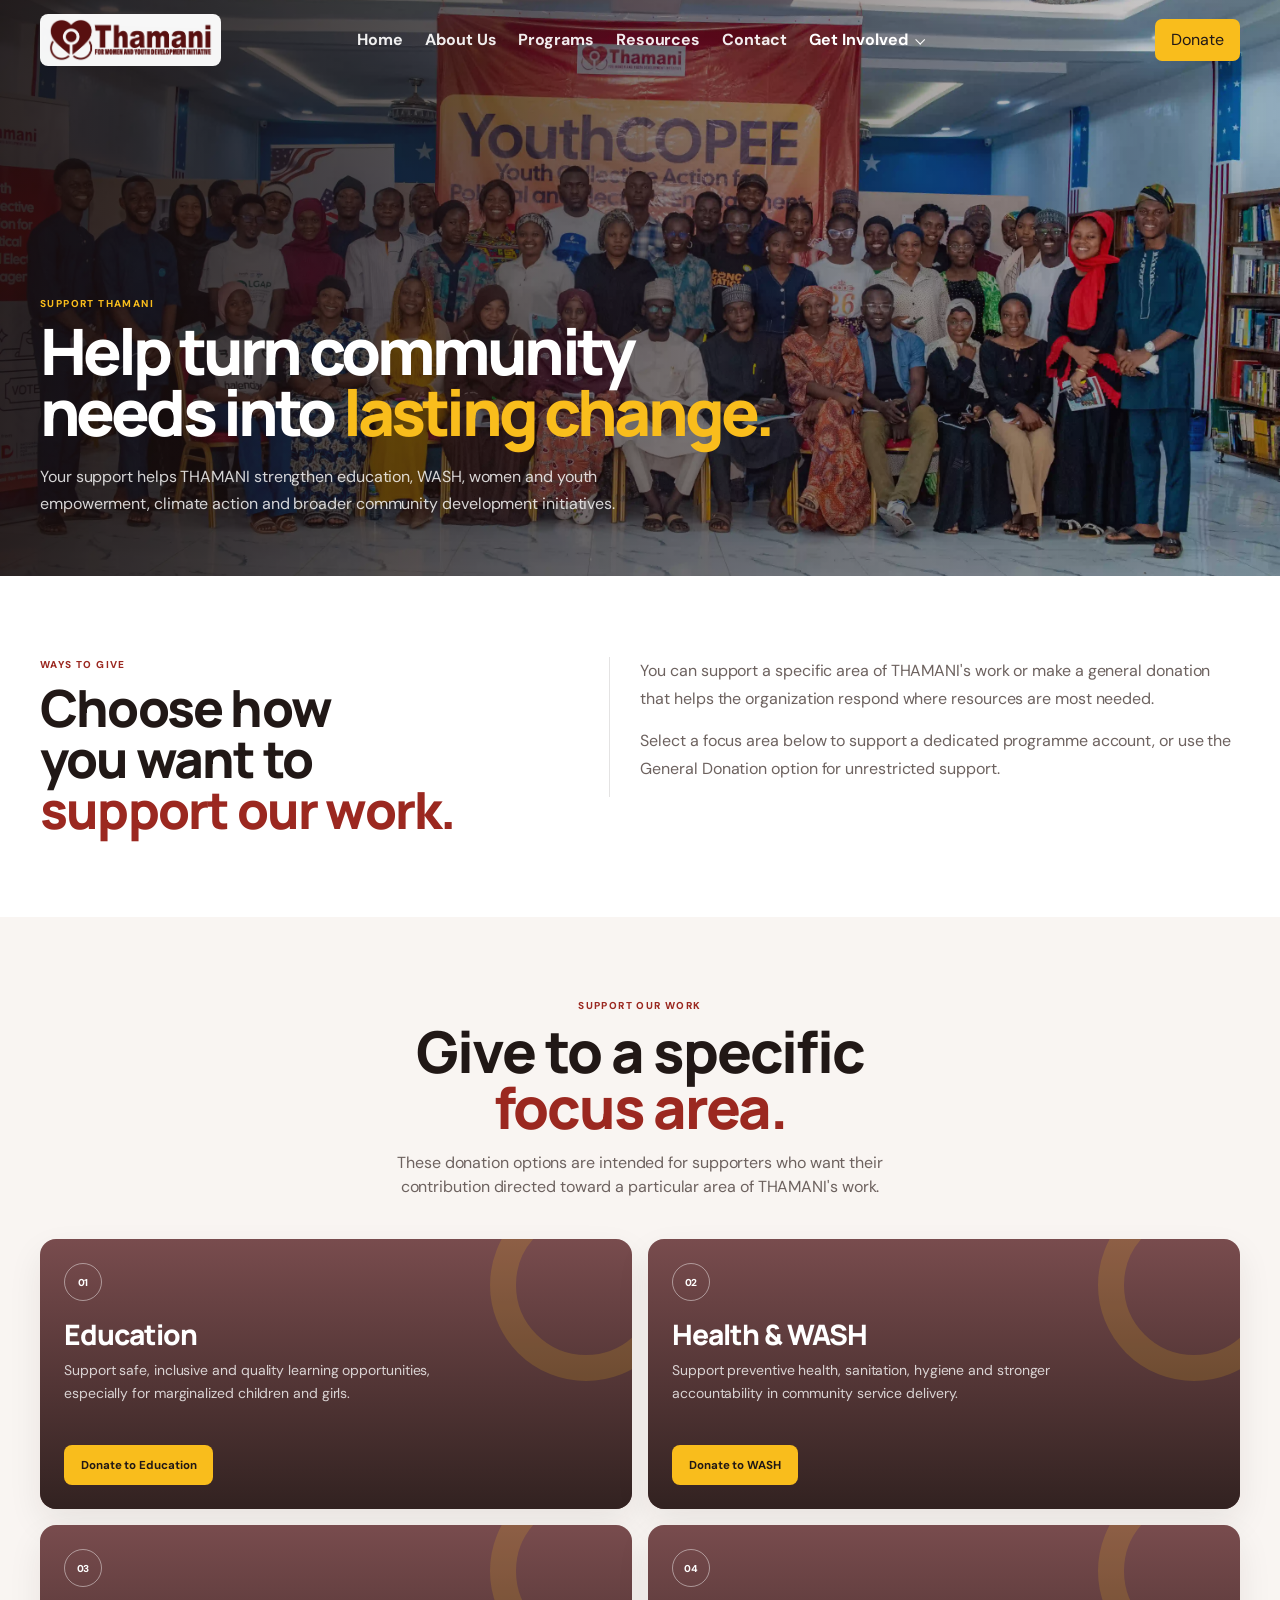
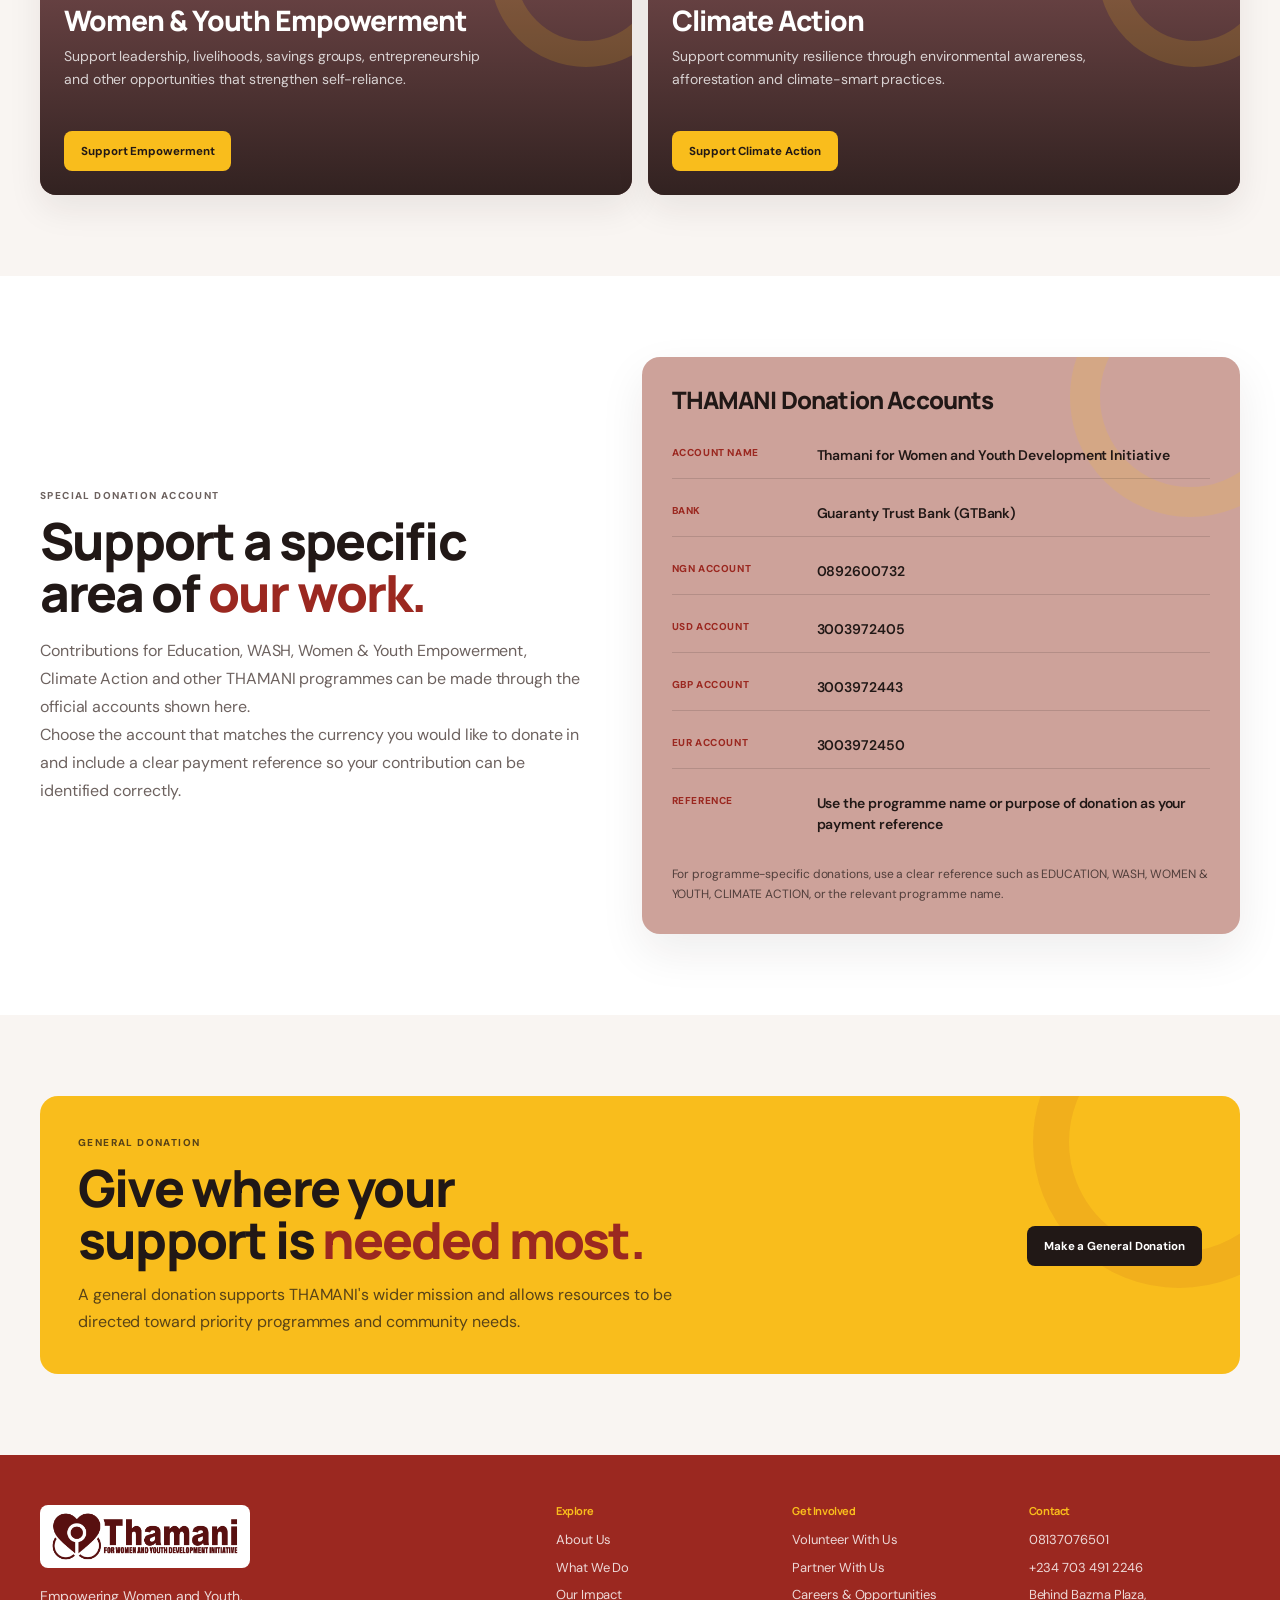
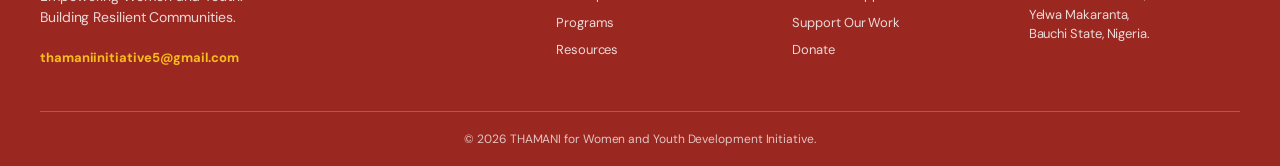
==== commit 5b169d95: "final commit for deployment" ====
--- a/donate.html
+++ b/donate.html
@@ -1,22 +1,16 @@
-<!doctype html>
+<!DOCTYPE html>
 
 <html lang="en">
-  <head>
-    <meta charset="utf-8" />
-    <meta content="width=device-width, initial-scale=1.0" name="viewport" />
-    <meta
-      content="Support THAMANI's work in education, WASH, women and youth empowerment, climate action, or make a general donation."
-      name="description"
-    />
-    <title>Donate | THAMANI</title>
-    <link href="https://fonts.googleapis.com" rel="preconnect" />
-    <link crossorigin="" href="https://fonts.gstatic.com" rel="preconnect" />
-    <link
-      href="https://fonts.googleapis.com/css2?family=DM+Sans:wght@400;500;600;700&amp;family=Manrope:wght@500;600;700;800&amp;display=swap"
-      rel="stylesheet"
-    />
-    <link href="style.css" rel="stylesheet" />
-    <style>
+<head>
+<meta charset="utf-8"/>
+<meta content="width=device-width, initial-scale=1.0" name="viewport"/>
+<meta content="Support THAMANI's work in education, WASH, women and youth empowerment, climate action, or make a general donation." name="description"/>
+<title>Donate | THAMANI</title>
+<link href="https://fonts.googleapis.com" rel="preconnect"/>
+<link crossorigin="" href="https://fonts.gstatic.com" rel="preconnect"/>
+<link href="https://fonts.googleapis.com/css2?family=DM+Sans:wght@400;500;600;700&amp;family=Manrope:wght@500;600;700;800&amp;display=swap" rel="stylesheet"/>
+<link href="style.css" rel="stylesheet"/>
+<style>
       /* =========================================
        DONATE PAGE
        ========================================= */
@@ -41,7 +35,7 @@
             rgba(25, 14, 12, 0.55) 48%,
             rgba(25, 14, 12, 0.16)
           ),
-          url("/images/hero-home-3.webp") center/cover no-repeat;
+          url("images/hero-home-4.webp") center/cover no-repeat;
       }
 
       .donate-hero-content {
@@ -190,15 +184,15 @@
       }
 
       .cause-card:nth-child(1) .cause-image {
-        background-image: url("images/h.jpg");
+        background-image: url("images/4.jpg");
       }
 
       .cause-card:nth-child(2) .cause-image {
-        background-image: url("images/h.jpg");
+        background-image: url("images/5.jpg");
       }
 
       .cause-card:nth-child(3) .cause-image {
-        background-image: url("images/h.jpg");
+        background-image: url("images/6.jpg");
       }
 
       .cause-card:nth-child(4) .cause-image {
@@ -213,7 +207,7 @@
         justify-content: center;
         border: 1px solid rgba(255, 255, 255, 0.45);
         border-radius: 50%;
-        font-size: 0.625rem;
+        font-size: .625rem;
         font-weight: 800;
       }
 
@@ -227,7 +221,7 @@
         max-width: 430px;
         color: rgba(255, 255, 255, 0.78);
         line-height: 1.62;
-        font-size: 0.875rem;
+        font-size: .875rem;
         margin-bottom: 18px;
       }
 
@@ -307,7 +301,7 @@
       }
 
       .account-row span:first-child {
-        font-size: 0.625rem;
+        font-size: .625rem;
         font-weight: 800;
         color: var(--red);
         letter-spacing: 0.06em;
@@ -316,13 +310,13 @@
       .account-row span:last-child {
         color: var(--ink);
         font-weight: 600;
-        font-size: 0.875rem;
+        font-size: .875rem;
       }
 
       .account-note {
         margin-top: 18px;
         color: rgba(33, 24, 22, 0.72);
-        font-size: 0.75rem;
+        font-size: .75rem;
         line-height: 1.6;
       }
 
@@ -455,278 +449,205 @@
         }
       }
     </style>
-  </head>
-  <body>
-    <header class="site-header">
-      <div class="container nav-wrap">
-        <a
-          aria-label="THAMANI home"
-          class="brand brand-logo-link"
-          href="index.html"
-          ><img
-            alt="THAMANI for Women and Youth Development Initiative"
-            class="brand-logo"
-            src="images/thamani-logo.png"
-        /></a>
-        <button
-          aria-expanded="false"
-          aria-label="Open navigation"
-          class="menu-toggle"
-        >
-          <span></span><span></span><span></span>
-        </button>
-        <nav aria-label="Main navigation" class="site-nav">
-          <a data-nav="home" href="index.html">Home</a>
-          <a data-nav="about" href="who-we-are.html">About Us</a>
-          <a data-nav="programmes" href="programmes-2.html">Programs</a
-          ><a data-nav="resources" href="resources.html">Resources</a>
-          <a data-nav="contact" href="contact.html">Contact</a>
-          <div class="nav-dropdown" data-nav="involved">
-            <button
-              aria-expanded="false"
-              class="nav-dropdown-toggle"
-              type="button"
-            >
+</head>
+<body>
+<header class="site-header">
+<div class="container nav-wrap">
+<a aria-label="THAMANI home" class="brand brand-logo-link" href="index.html"><img alt="THAMANI for Women and Youth Development Initiative" class="brand-logo" src="images/thamani-logo.png"/></a>
+<button aria-expanded="false" aria-label="Open navigation" class="menu-toggle">
+<span></span><span></span><span></span>
+</button>
+<nav aria-label="Main navigation" class="site-nav">
+<a data-nav="home" href="index.html">Home</a>
+<a data-nav="about" href="who-we-are.html">About Us</a>
+<a data-nav="programmes" href="programmes-2.html">Programs</a><a data-nav="resources" href="resources.html">Resources</a>
+<a data-nav="contact" href="contact.html">Contact</a>
+<div class="nav-dropdown" data-nav="involved">
+<button aria-expanded="false" class="nav-dropdown-toggle" type="button">
               Get Involved
               <span aria-hidden="true" class="dropdown-caret"></span>
-            </button>
-            <div class="nav-dropdown-menu">
-              <a href="volunteer.html#volunteer">Volunteer With Us</a>
-              <a href="volunteer.html#partner">Partner With Us</a
-              ><a href="careers.html">Careers &amp; Opportunities</a>
-              <a href="donate.html#support-work">Support Our Work</a>
-              <a href="donate.html#general-donation">Donate</a>
-            </div>
-          </div>
-        </nav>
-        <a class="nav-donate header-donate" href="donate.html">Donate</a>
-      </div>
-    </header>
-    <main>
-      <section class="donate-hero">
-        <div class="donate-hero-bg"></div>
-        <div class="container donate-hero-content reveal">
-          <p class="eyebrow" style="color: var(--yellow)">SUPPORT THAMANI</p>
-          <h1>Help turn community needs into <em>lasting change.</em></h1>
-          <p>
+</button>
+<div class="nav-dropdown-menu">
+<a href="volunteer.html#volunteer">Volunteer With Us</a>
+<a href="volunteer.html#partner">Partner With Us</a><a href="careers.html">Careers &amp; Opportunities</a>
+<a href="donate.html#support-work">Support Our Work</a>
+<a href="donate.html#general-donation">Donate</a>
+</div>
+</div>
+</nav>
+<a class="nav-donate header-donate" href="donate.html">Donate</a>
+</div>
+</header>
+<main>
+<section class="donate-hero">
+<div class="donate-hero-bg"></div>
+<div class="container donate-hero-content reveal">
+<p class="eyebrow" style="color: var(--yellow)">SUPPORT THAMANI</p>
+<h1>Help turn community needs into <em>lasting change.</em></h1>
+<p>
             Your support helps THAMANI strengthen education, WASH, women and
             youth empowerment, climate action and broader community development
             initiatives.
           </p>
-        </div>
-      </section>
-      <section class="donate-intro">
-        <div class="container donate-intro-grid">
-          <div class="reveal">
-            <p class="eyebrow">WAYS TO GIVE</p>
-            <h2>Choose how you want to <em>support our work.</em></h2>
-          </div>
-          <div class="donate-intro-copy reveal">
-            <p>
+</div>
+</section>
+<section class="donate-intro">
+<div class="container donate-intro-grid">
+<div class="reveal">
+<p class="eyebrow">WAYS TO GIVE</p>
+<h2>Choose how you want to <em>support our work.</em></h2>
+</div>
+<div class="donate-intro-copy reveal">
+<p>
               You can support a specific area of THAMANI's work or make a
               general donation that helps the organization respond where
               resources are most needed.
             </p>
-            <p>
+<p>
               Select a focus area below to support a dedicated programme
               account, or use the General Donation option for unrestricted
               support.
             </p>
-          </div>
-        </div>
-      </section>
-      <section class="support-work" id="support-work">
-        <div class="container">
-          <div class="support-heading reveal">
-            <div>
-              <p class="eyebrow">SUPPORT OUR WORK</p>
-              <h2>
-                Give to a specific <br />
-                <em>focus area.</em>
-              </h2>
-              <p>
-                These donation options are intended for supporters who want
-                their <br />
-                contribution directed toward a particular area of THAMANI's
-                work.
-              </p>
-            </div>
-          </div>
-          <div class="cause-grid">
-            <article class="cause-card reveal">
-              <div class="cause-image"></div>
-              <span class="cause-number">01</span>
-              <div>
-                <h3>Education</h3>
-                <p>
+</div>
+</div>
+</section>
+<section class="support-work" id="support-work">
+<div class="container">
+<div class="support-heading reveal">
+<div>
+<p class="eyebrow">SUPPORT OUR WORK</p>
+<h2>Give to a specific <br/> <em>focus area.</em></h2>
+<p>
+              These donation options are intended for supporters who want their <br/>
+              contribution directed toward a particular area of THAMANI's work.
+            </p>
+</div>
+</div>
+<div class="cause-grid">
+<article class="cause-card reveal">
+<div class="cause-image"></div>
+<span class="cause-number">01</span>
+<div>
+<h3>Education</h3>
+<p>
                   Support safe, inclusive and quality learning opportunities,
                   especially for marginalized children and girls.
                 </p>
-                <a class="btn btn-primary" href="#special-account"
-                  >Donate to Education</a
-                >
-              </div>
-            </article>
-            <article class="cause-card reveal">
-              <div class="cause-image"></div>
-              <span class="cause-number">02</span>
-              <div>
-                <h3>Health &amp; WASH</h3>
-                <p>
+<a class="btn btn-primary" href="#special-account">Donate to Education</a>
+</div>
+</article>
+<article class="cause-card reveal">
+<div class="cause-image"></div>
+<span class="cause-number">02</span>
+<div>
+<h3>Health &amp; WASH</h3>
+<p>
                   Support preventive health, sanitation, hygiene and stronger
                   accountability in community service delivery.
                 </p>
-                <a class="btn btn-primary" href="#special-account"
-                  >Donate to WASH</a
-                >
-              </div>
-            </article>
-            <article class="cause-card reveal">
-              <div class="cause-image"></div>
-              <span class="cause-number">03</span>
-              <div>
-                <h3>Women &amp; Youth Empowerment</h3>
-                <p>
+<a class="btn btn-primary" href="#special-account">Donate to WASH</a>
+</div>
+</article>
+<article class="cause-card reveal">
+<div class="cause-image"></div>
+<span class="cause-number">03</span>
+<div>
+<h3>Women &amp; Youth Empowerment</h3>
+<p>
                   Support leadership, livelihoods, savings groups,
                   entrepreneurship and other opportunities that strengthen
                   self-reliance.
                 </p>
-                <a class="btn btn-primary" href="#special-account"
-                  >Support Empowerment</a
-                >
-              </div>
-            </article>
-            <article class="cause-card reveal">
-              <div class="cause-image"></div>
-              <span class="cause-number">04</span>
-              <div>
-                <h3>Climate Action</h3>
-                <p>
+<a class="btn btn-primary" href="#special-account">Support Empowerment</a>
+</div>
+</article>
+<article class="cause-card reveal">
+<div class="cause-image"></div>
+<span class="cause-number">04</span>
+<div>
+<h3>Climate Action</h3>
+<p>
                   Support community resilience through environmental awareness,
                   afforestation and climate-smart practices.
                 </p>
-                <a class="btn btn-primary" href="#special-account"
-                  >Support Climate Action</a
-                >
-              </div>
-            </article>
-          </div>
-        </div>
-      </section>
-      <section class="donation-account" id="special-account">
-        <div class="container account-grid">
-          <div class="account-copy reveal">
-            <p class="eyebrow">SPECIAL DONATION ACCOUNT</p>
-            <h2>Support a specific area of <em>our work.</em></h2>
-            <p>
-              Contributions for Education, WASH, Women &amp; Youth Empowerment,
-              and Climate Action can be made through THAMANI's dedicated support
-              account.
-            </p>
-            <p>
-              Replace the placeholders with the official account details before
-              publishing the website.
-            </p>
-          </div>
-          <div class="account-box reveal">
-            <h3>Programme Support Account</h3>
-            <div class="account-details">
-              <div class="account-row">
-                <span>ACCOUNT NAME</span>
-                <span>THAMANI — Add official account name</span>
-              </div>
-              <div class="account-row">
-                <span>BANK</span>
-                <span>Add bank name</span>
-              </div>
-              <div class="account-row">
-                <span>ACCOUNT NUMBER</span>
-                <span>Add account number</span>
-              </div>
-              <div class="account-row">
-                <span>REFERENCE</span>
-                <span>Use the programme name as your payment reference</span>
-              </div>
-            </div>
-            <p class="account-note">
-              Example references: EDUCATION, WASH, WOMEN &amp; YOUTH, or CLIMATE
-              ACTION.
-            </p>
-          </div>
-        </div>
-      </section>
-      <section class="general-donation" id="general-donation">
-        <div class="container">
-          <div class="general-box reveal">
-            <div>
-              <p class="eyebrow">GENERAL DONATION</p>
-              <h2>Give where your support is <em>needed most.</em></h2>
-              <p>
+<a class="btn btn-primary" href="#special-account">Support Climate Action</a>
+</div>
+</article>
+</div>
+</div>
+</section>
+<section class="donation-account" id="special-account">
+<div class="container account-grid">
+<div class="account-copy reveal">
+<p class="eyebrow">SPECIAL DONATION ACCOUNT</p>
+<h2>Support a specific area of <em>our work.</em></h2>
+<p>Contributions for Education, WASH, Women &amp; Youth Empowerment, Climate Action and other THAMANI programmes can be made through the official accounts shown here.</p>
+<p>Choose the account that matches the currency you would like to donate in and include a clear payment reference so your contribution can be identified correctly.</p>
+</div>
+<div class="account-box reveal">
+<h3>THAMANI Donation Accounts</h3>
+<div class="account-details"><div class="account-row"><span>ACCOUNT NAME</span><span>Thamani for Women and Youth Development Initiative</span></div><div class="account-row"><span>BANK</span><span>Guaranty Trust Bank (GTBank)</span></div><div class="account-row"><span>NGN ACCOUNT</span><span>0892600732</span></div><div class="account-row"><span>USD ACCOUNT</span><span>3003972405</span></div><div class="account-row"><span>GBP ACCOUNT</span><span>3003972443</span></div><div class="account-row"><span>EUR ACCOUNT</span><span>3003972450</span></div><div class="account-row"><span>REFERENCE</span><span>Use the programme name or purpose of donation as your payment reference</span></div></div>
+<p class="account-note">For programme-specific donations, use a clear reference such as EDUCATION, WASH, WOMEN &amp; YOUTH, CLIMATE ACTION, or the relevant programme name.</p>
+</div>
+</div>
+</section>
+<section class="general-donation" id="general-donation">
+<div class="container">
+<div class="general-box reveal">
+<div>
+<p class="eyebrow">GENERAL DONATION</p>
+<h2>Give where your support is <em>needed most.</em></h2>
+<p>
                 A general donation supports THAMANI's wider mission and allows
                 resources to be directed toward priority programmes and
                 community needs.
               </p>
-            </div>
-            <div class="general-action">
-              <a class="btn btn-dark" href="contact.html"
-                >Make a General Donation</a
-              >
-            </div>
-          </div>
-        </div>
-      </section>
-    </main>
-    <footer class="site-footer" id="contact-footer">
-      <div class="container footer-top">
-        <div class="footer-brand">
-          <a class="brand brand-light brand-logo-link" href="index.html"
-            ><img
-              alt="THAMANI for Women and Youth Development Initiative"
-              class="brand-logo"
-              src="images/thamani-logo.png"
-          /></a>
-          <p>
-            Empowering Women and Youth.<br />Building Resilient Communities.
+</div>
+<div class="general-action">
+<a class="btn btn-dark" href="contact.html">Make a General Donation</a>
+</div>
+</div>
+</div>
+</section>
+</main>
+<footer class="site-footer" id="contact-footer">
+<div class="container footer-top">
+<div class="footer-brand">
+<a class="brand brand-light brand-logo-link" href="index.html"><img alt="THAMANI for Women and Youth Development Initiative" class="brand-logo" src="images/thamani-logo.png"/></a>
+<p>
+            Empowering Women and Youth.<br/>Building Resilient Communities.
           </p>
-          <a class="footer-email" href="mailto:thamaniinitiative5@gmail.com"
-            >thamaniinitiative5@gmail.com</a
-          >
-        </div>
-        <div class="footer-links">
-          <div>
-            <h4>Explore</h4>
-            <a href="who-we-are.html">About Us</a>
-            <a href="index.html#focus">What We Do</a>
-            <a href="index.html#impact">Our Impact</a>
-            <a href="programmes-2.html">Programs</a
-            ><a href="resources.html">Resources</a>
-          </div>
-          <div>
-            <h4>Get Involved</h4>
-            <a href="volunteer.html#volunteer">Volunteer With Us</a>
-            <a href="volunteer.html#partner">Partner With Us</a
-            ><a href="careers.html">Careers &amp; Opportunities</a>
-            <a href="donate.html#support-work">Support Our Work</a>
-            <a href="donate.html#general-donation">Donate</a>
-          </div>
-          <div>
-            <h4>Contact</h4>
-            <a href="tel:08137076501">+234 813 707 6501</a>
-            <a href="tel:+2347034912246">+234 703 491 2246</a>
-            <span
-              >Behind Bazma Plaza,<br />Yelwa Makaranta,<br />Bauchi State,
-              Nigeria.</span
-            >
-          </div>
-        </div>
-      </div>
-      <div class="container footer-bottom">
-        <span
-          >© <span id="year"></span> THAMANI for Women and Youth Development
-          Initiative.</span
-        >
-      </div>
-    </footer>
-    <script src="script.js"></script>
-  </body>
+<a class="footer-email" href="mailto:thamaniinitiative5@gmail.com">thamaniinitiative5@gmail.com</a>
+</div>
+<div class="footer-links">
+<div>
+<h4>Explore</h4>
+<a href="who-we-are.html">About Us</a>
+<a href="index.html#focus">What We Do</a>
+<a href="index.html#impact">Our Impact</a>
+<a href="programmes-2.html">Programs</a><a href="resources.html">Resources</a>
+</div>
+<div>
+<h4>Get Involved</h4>
+<a href="volunteer.html#volunteer">Volunteer With Us</a>
+<a href="volunteer.html#partner">Partner With Us</a><a href="careers.html">Careers &amp; Opportunities</a>
+<a href="donate.html#support-work">Support Our Work</a>
+<a href="donate.html#general-donation">Donate</a>
+</div>
+<div>
+<h4>Contact</h4>
+<a href="tel:08137076501">08137076501</a>
+<a href="tel:+2347034912246">+234 703 491 2246</a>
+<span>Behind Bazma Plaza,<br/>Yelwa Makaranta,<br/>Bauchi State,
+              Nigeria.</span>
+</div>
+</div>
+</div>
+<div class="container footer-bottom">
+<span>© <span id="year"></span> THAMANI for Women and Youth Development
+          Initiative.</span>
+</div>
+</footer>
+<script src="script.js"></script>
+</body>
 </html>
--- a/style.css
+++ b/style.css
@@ -2548,11 +2548,11 @@
 .resources-hero-bg,.careers-hero-bg{position:absolute;inset:0}
 .resources-hero-bg{
   background:linear-gradient(90deg,rgba(25,14,12,.90),rgba(25,14,12,.60) 52%,rgba(25,14,12,.18)),
-  url("images/ResourcesHero.webp") center/cover no-repeat
+  url("images/Scale.webp") center/cover no-repeat
 }
 .careers-hero-bg{
   background:linear-gradient(90deg,rgba(25,14,12,.90),rgba(25,14,12,.57) 52%,rgba(25,14,12,.16)),
-  url("images/h3.webp") center/cover no-repeat
+  url("images/YouthCare.webp") center/cover no-repeat
 }
 .resources-hero-content,.careers-hero-content{position:relative;z-index:1;padding:100px 0 68px}
 .resources-hero h1,.careers-hero h1{
@@ -2575,7 +2575,7 @@
 .resource-download-grid{display:grid;grid-template-columns:repeat(2,minmax(0,1fr));gap:16px}
 .resource-download-grid-3{grid-template-columns:repeat(3,minmax(0,1fr))}
 .download-card{
-  padding:28px;border-radius:16px;background:#fff;border:1px solid var(--line);
+  min-height:300px;padding:28px;border-radius:16px;background:#fff;border:1px solid var(--line);
   display:flex;flex-direction:column;position:relative;overflow:hidden;
   transition:transform .25s ease,box-shadow .25s ease,border-color .25s ease
 }
@@ -2589,12 +2589,12 @@
 .download-type{color:var(--red);font-size:.625rem;font-weight:800;letter-spacing:.12em}
 .download-card h3{margin:24px 0 12px;font-size:clamp(1.15rem,1.7vw,1.45rem)}
 .download-card p{font-size:.875rem;line-height:1.65}
-/* .download-meta{display:flex;flex-wrap:wrap;gap:7px;margin-top:18px} */
+.download-meta{display:flex;flex-wrap:wrap;gap:7px;margin-top:18px}
 .download-meta span{
   padding:6px 9px;border-radius:100px;background:#fff;border:1px solid var(--line);
   color:var(--red);font-size:.625rem;font-weight:800;letter-spacing:.06em
 }
-.download-card .btn,.download-card .text-link{align-self:flex-start}
+.download-card .btn,.download-card .text-link{margin-top:auto;align-self:flex-start}
 .download-card-accent{background:#F3E3DE!important}
 .download-card-green{background:#EAF3EC!important}
 .download-card-green .download-type{color:#2F7D4A}
@@ -3232,3 +3232,22 @@
     stroke-width: 2.1 !important;
   }
 }
+
+
+/* =========================================================
+   URGENT ACTION FUND AFRICA LOGO — HOME PARTNERS
+   ========================================================= */
+.partner-logo-card img[src$="partner-uaf-africa.png"] {
+  width: 100% !important;
+  height: 92px !important;
+  object-fit: contain !important;
+  transform: scale(1.42);
+  transform-origin: center;
+}
+
+@media (max-width: 650px) {
+  .partner-logo-card img[src$="partner-uaf-africa.png"] {
+    height: 82px !important;
+    transform: scale(1.35);
+  }
+}
